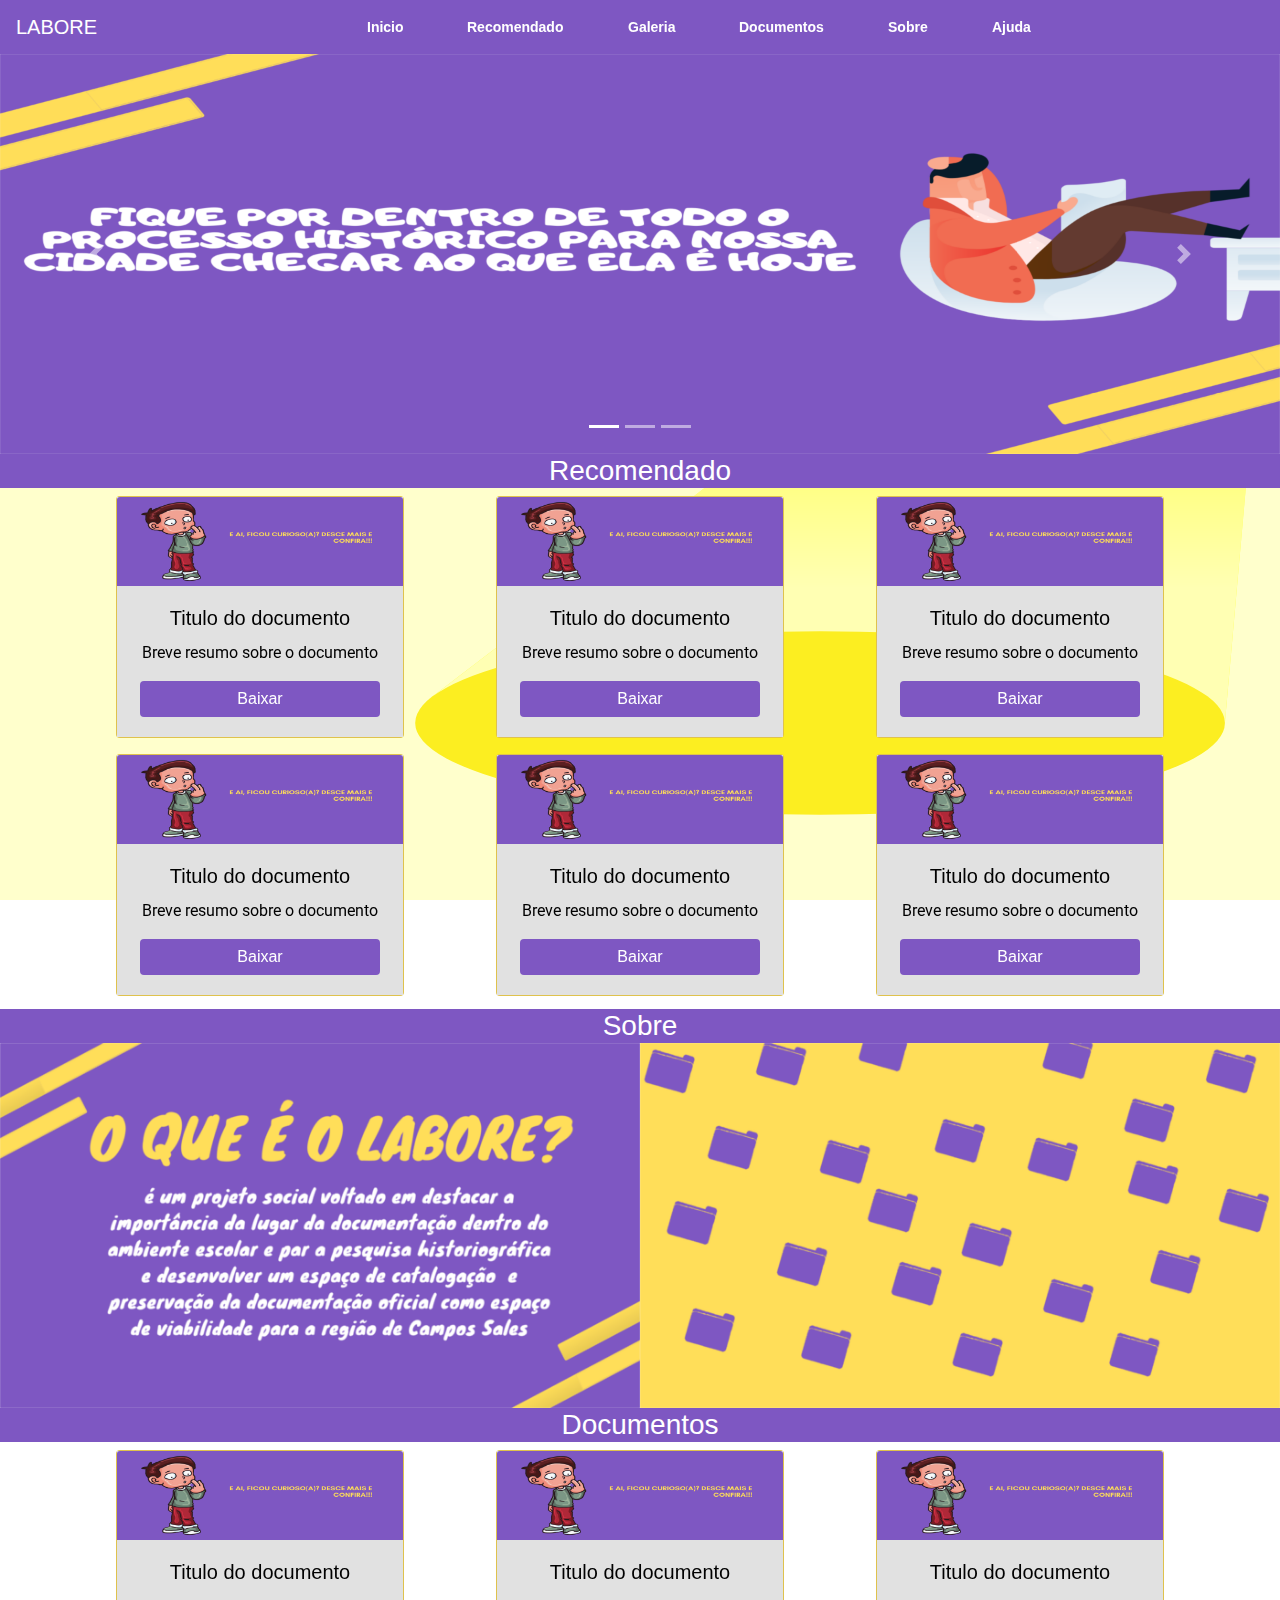
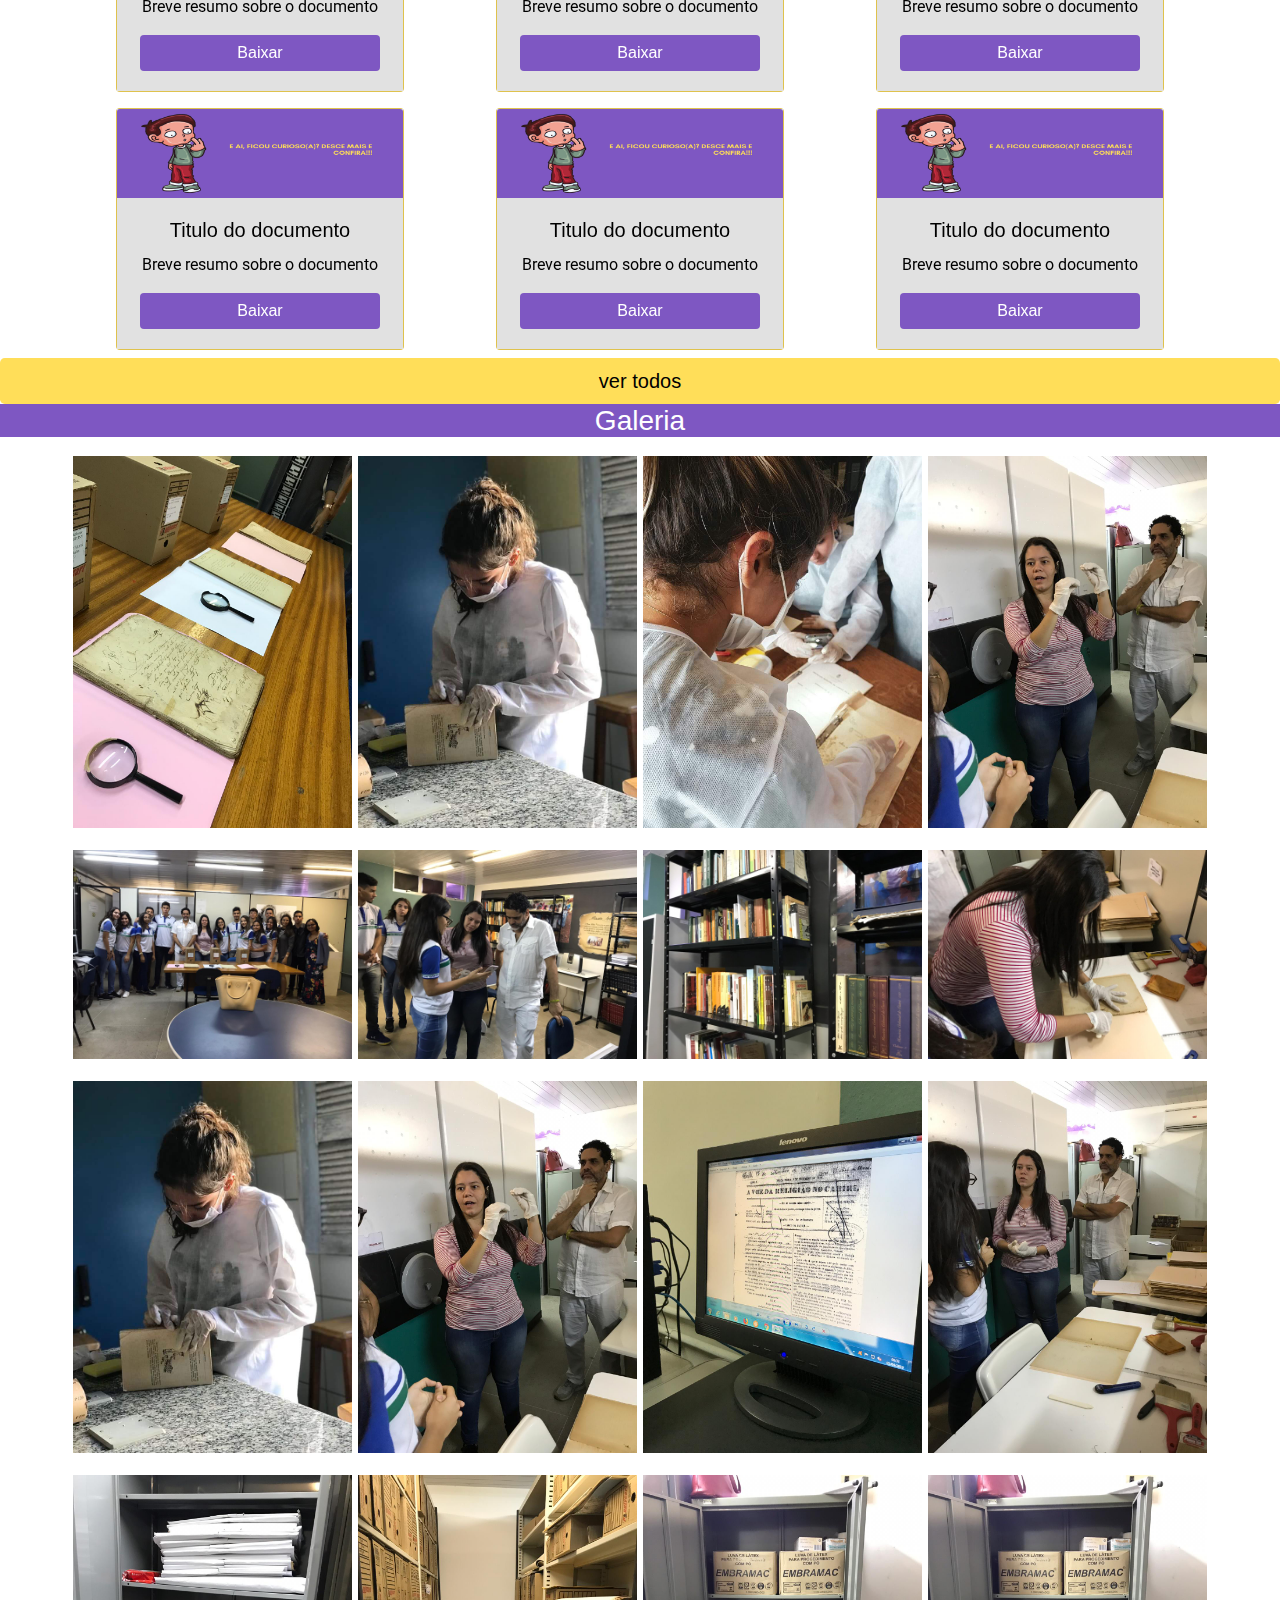
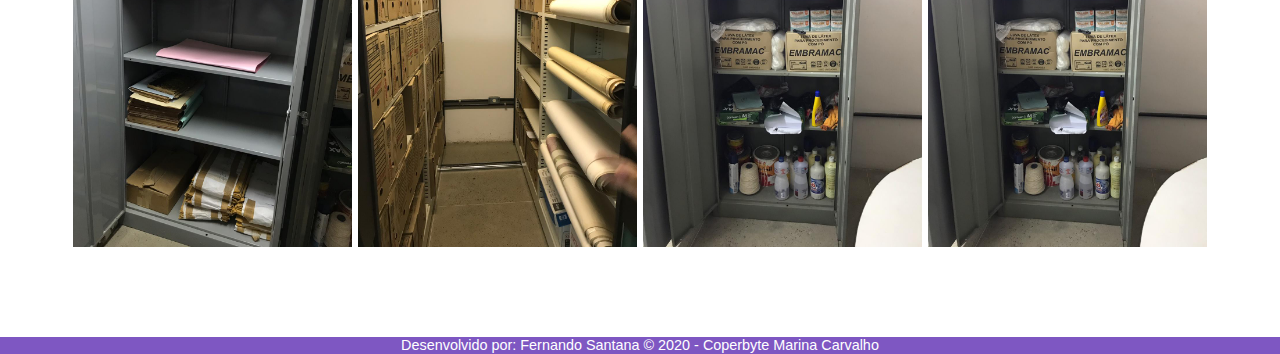
==== index.html @ 56191b6a "Primeira versão da plataforma" ====
<!doctype html>
<html lang="pt-br">
  <head>
    <!-- Required meta tags -->
    <meta charset="utf-8">
    <meta name="viewport" content="width=device-width, initial-scale=1, shrink-to-fit=no">

    <!-- Bootstrap CSS -->
   
    <link rel="stylesheet" href="https://stackpath.bootstrapcdn.com/bootstrap/4.4.1/css/bootstrap.min.css" integrity="sha384-Vkoo8x4CGsO3+Hhxv8T/Q5PaXtkKtu6ug5TOeNV6gBiFeWPGFN9MuhOf23Q9Ifjh" crossorigin="anonymous">
     <link rel="stylesheet" type="text/css" href="Hover-master/css/demo-page.css"> 
   <link rel="stylesheet" type="text/css" href="Hover-master/css/hover.css">
  <link rel="stylesheet" type="text/css" href="css/style.css">
    <title>LABORE</title>
  </head>
  <body>
   <!-- menu superior -->
    <nav class="navbar navbar-expand-lg navbar-dark bg-info" style="background: #7e57c2 !important;">
        <button class="navbar-toggler" type="button" data-toggle="collapse" data-target="#navbarTogglerDemo03" aria-controls="navbarTogglerDemo03" aria-expanded="false" aria-label="Toggle navigation">
          <span class="navbar-toggler-icon"></span>
        </button>
        <a class="navbar-brand" href="#">LABORE</a>
      
        <div class="collapse navbar-collapse " id="navbarTogglerDemo03">
          <ul class="navbar-nav mr-auto mt-2 mt-lg-0" style="margin: auto!important; text-align: center;">
            <li class="nav-item active">
              <a class="nav-link hvr-underline-from-left " href="#">Inicio<span class="sr-only">(current)</span></a>
             
            </li>
            <li class="nav-item active">
                <a class="nav-link hvr-underline-from-left" href="index.html">Recomendado<span class="sr-only">(current)</span></a>
              </li>
              <li class="nav-item active">
                <a class="nav-link hvr-underline-from-left" href="#galeria">Galeria<span class="sr-only">(current)</span></a>
              </li>
              <li class="nav-item active">
                <a class="nav-link hvr-underline-from-left" href="#documentos">Documentos<span class="sr-only">(current)</span></a>
              </li>
              <li class="nav-item active">
                <a class="nav-link hvr-underline-from-left" href="#sobre">Sobre<span class="sr-only">(current)</span></a>
              </li>
              <li class="nav-item active">
                <a class="nav-link hvr-underline-from-left" href="#ajuda">Ajuda<span class="sr-only">(current)</span></a>
              </li>
          </ul>
        </div>
      </nav>

      <!-- carrousel de imagens -->

      <div id="carouselExampleIndicators" class="carousel slide" data-ride="carousel">
        <ol class="carousel-indicators">
          <li data-target="#carouselExampleIndicators" data-slide-to="0" class="active"></li>
          <li data-target="#carouselExampleIndicators" data-slide-to="1"></li>
          <li data-target="#carouselExampleIndicators" data-slide-to="2"></li>
        </ol>
        <div class="carousel-inner">
          <div class="carousel-item active">
            <img class="d-block w-100" src="img/Nova pasta/img1.png" alt="Primeiro Slide">
          </div>
          <div class="carousel-item">
            <img class="d-block w-100" src="img/Nova pasta/img3.png" alt="Segundo Slide">
          </div>
          <div class="carousel-item">
            <img class="d-block w-100" src="img/Nova pasta/img2.png" alt="Terceiro Slide">
          </div>
        </div>
        <a class="carousel-control-prev" href="#carouselExampleIndicators" role="button" data-slide="prev">
          <span class="carousel-control-prev-icon" aria-hidden="true"></span>
          <span class="sr-only">Anterior</span>
        </a>
        <a class="carousel-control-next" href="#carouselExampleIndicators" role="button" data-slide="next">
          <span class="carousel-control-next-icon" aria-hidden="true"></span>
          <span class="sr-only">Próximo</span>
        </a>
      </div>

     <div class="container-fluid">
        <div class="row">
          <div class="col sm-12 md-12 lg-12">
            <h3 class="id-recomendado" id="recomendados">Recomendado</h3>
          </div>
        </div>
      </div>

  <div class="fundo-tudo" >
<div class="container cartoes">
        <div class="row">
          <div class="col-sm-4 md-4 lg-4" align="center"; >
            <div class="card hvr-shutter-in-horizontal " style="width: 18rem;">
                <img class="card-img-top" src="img/img03.png" alt="Card image cap">
                <div class="card-body ">
                  <h5 class="card-title">Titulo do documento</h5>
                  <p class="card-text">Breve resumo sobre o documento</p>
                  <a href="#" class="btn btn-primary">Baixar</a>
                </div>
              </div>
          </div>
          <div class="col-sm-4 md-4 lg-4" align="center"; style="padding=1em" >
            <div class="card hvr-shutter-in-horizontal" style="width: 18rem;">
                <img class="card-img-top" src="img/img03.png" alt="Card image cap">
                <div class="card-body">
                  <h5 class="card-title">Titulo do documento</h5>
                  <p class="card-text">Breve resumo sobre o documento</p>
                  <a href="#" class="btn btn-primary">Baixar</a>
                </div>
              </div>
          </div>
          <div class="col-sm-4 md-4 lg-4" align="center";>
            <div class="card hvr-shutter-in-horizontal" style="width: 18rem;">
                <img class="card-img-top" src="img/img03.png" alt="Card image cap">
                <div class="card-body">
                  <h5 class="card-title">Titulo do documento</h5>
                  <p class="card-text">Breve resumo sobre o documento</p>
                  <a href="#" class="btn btn-primary">Baixar</a>
                </div>
              </div>
          </div>
        </div>
      </div>
    

   
      <div class="container cartoes">
        <div class="row">
          <div class="col-sm-4 md-4 lg-4" align="center";>
            <div class="card hvr-shutter-in-horizontal" style="width: 18rem;">
                <img class="card-img-top" src="img/img03.png" alt="Card image cap">
                <div class="card-body">
                  <h5 class="card-title">Titulo do documento</h5>
                  <p class="card-text">Breve resumo sobre o documento</p>
                  <a href="#" class="btn btn-primary">Baixar</a>
                </div>
              </div>
          </div>
          <div class="col-sm-4 md-4 lg-4" align="center";>
            <div class="card hvr-shutter-in-horizontal" style="width: 18rem;">
                <img class="card-img-top" src="img/img03.png" alt="Card image cap">
                <div class="card-body">
                  <h5 class="card-title">Titulo do documento</h5>
                  <p class="card-text">Breve resumo sobre o documento</p>
                  <a href="#" class="btn btn-primary">Baixar</a>
                </div>
              </div>
          </div>
          <div class="col-sm-4 md-4 lg-4" align="center";>
            <div class="card hvr-shutter-in-horizontal" style="width: 18rem;">
                <img class="card-img-top" src="img/img03.png" alt="Card image cap">
                <div class="card-body">
                  <h5 class="card-title">Titulo do documento</h5>
                  <p class="card-text">Breve resumo sobre o documento</p>
                  <a href="#" class="btn btn-primary">Baixar</a>
                </div>
              </div>
          </div>
        </div>
      </div>
    

<div class="container-fluid">
  <div class="row">
    <div class="col sm-12 md-12 lg-12">
      <h3 class="id-sobre" id="sobre">Sobre</h3>
    </div>
  </div>
</div>
      <div class="container-fluid sobre">
      <!-- <div class="shadow p-3 mb-5 bg-white rounded">-->
        <div class="row">
          <div class="col fundo ">
            <img src="img/fundo_sobre.png"  class="img-fluid" alt="">
          </div>

          <div class="col fundo ">
            <img src="img/fundo01.png"  class="img-fluid" alt="">
          </div>
          <!--</div>-->

          </div>
        </div>
        <div class="container-fluid">
          <div class="row">
            <div class="col sm-12 md-12 lg-12">
              <h3 class="id-documentos" id="documentos">Documentos</h3>
            </div>
          </div>
        </div>
    
        <div class="container cartoes" align="center";>
          <div class="row">
            <div class="col-sm-4 md-4 lg-4">
              <div class="card hvr-shutter-in-horizontal" style="width: 18rem;">
                  <img class="card-img-top" src="img/img03.png" alt="Card image cap">
                  <div class="card-body">
                    <h5 class="card-title">Titulo do documento</h5>
                    <p class="card-text">Breve resumo sobre o documento</p>
                    <a href="#" class="btn btn-primary">Baixar</a>
                  </div>
                </div>
            </div>
            <div class="col-sm-4 md-4 lg-4" align="center";>
              <div class="card hvr-shutter-in-horizontal" style="width: 18rem;">
                  <img class="card-img-top" src="img/img03.png" alt="Card image cap">
                  <div class="card-body">
                    <h5 class="card-title">Titulo do documento</h5>
                    <p class="card-text">Breve resumo sobre o documento</p>
                    <a href="#" class="btn btn-primary">Baixar</a>
                  </div>
                </div>
            </div>
            <div class="col-sm-4 md-4 lg-4" align="center";>
              <div class="card hvr-shutter-in-horizontal" style="width: 18rem;">
                  <img class="card-img-top" src="img/img03.png" alt="Card image cap">
                  <div class="card-body">
                    <h5 class="card-title">Titulo do documento</h5>
                    <p class="card-text">Breve resumo sobre o documento</p>
                    <a href="#" class="btn btn-primary">Baixar</a>
                  </div>
                </div>
            </div>
          </div>
        </div>
    


        <div class="container cartoes">
          <div class="row">
            <div class="col-sm-4 md-4 lg-4" align="center";>
              <div class="card hvr-shutter-in-horizontal" style="width: 18rem;">
                  <img class="card-img-top" src="img/img03.png" alt="Card image cap">
                  <div class="card-body">
                    <h5 class="card-title">Titulo do documento</h5>
                    <p class="card-text">Breve resumo sobre o documento</p>
                    <a href="#" class="btn btn-primary">Baixar</a>
                  </div>
                </div>
            </div>
            <div class="col-sm-4 md-4 lg-4" align="center";>
              <div class="card hvr-shutter-in-horizontal" style="width: 18rem;">
                  <img class="card-img-top" src="img/img03.png" alt="Card image cap">
                  <div class="card-body">
                    <h5 class="card-title">Titulo do documento</h5>
                    <p class="card-text">Breve resumo sobre o documento</p>
                    <a href="#" class="btn btn-primary">Baixar</a>
                  </div>
                </div>
            </div>
            <div class="col-sm-4 md-4 lg-4" align="center";>
              <div class="card hvr-shutter-in-horizontal" style="width: 18rem;">
                  <img class="card-img-top" src="img/img03.png" alt="Card image cap">
                  <div class="card-body">
                    <h5 class="card-title">Titulo do documento</h5>
                    <p class="card-text">Breve resumo sobre o documento</p>
                    <a href="#" class="btn btn-primary">Baixar</a>
                  </div>
                </div>
            </div>
          </div>
        </div>
     

      <div class="container-fluid">
        <div class="row">
          <div class="col sm-12 md-12 lg-12" align="center";>
           <a href="documentos.html"><button type="button" class="btn btn-success btn-lg btn-block">ver todos</button></a> 
          </div>
        </div>
      </div>

      <div class="container-fluid">
        <div class="row">
          <div class="col sm-12 md-12 lg-12">
            <h3 class="id-documentos" id="galeria">Galeria</h3>
          </div>
        </div>
      </div>
     
      <div class="container">
        <div class="row galeria">
          <div class="col" align="center";>
            <img src="img/midias/f23.jpeg" class="img-fluid hvr-grow-shadow" alt="...">
       
          </div>
          <div class="col" align="center";>
            <img src="img/midias/f2.jpeg" class="img-fluid hvr-grow-shadow" alt="...">
       
          </div>
          <div class="col" align="center";>
            <img src="img/midias/f6.jpeg" class="img-fluid hvr-grow-shadow" alt="...">
       
          </div>
          <div class="col" align="center";>
            <img src="img/midias/f10.jpeg" class="img-fluid hvr-grow-shadow" alt="...">
       
          </div>
        </div>

        <div class="row galeria">
          <div class="col" align="center";>
            <img src="img/midias/f22.jpeg" class="img-fluid hvr-grow-shadow" alt="...">
       
          </div>
          <div class="col" align="center";>
            <img src="img/midias/f15.jpeg" class="img-fluid hvr-grow-shadow" alt="...">
       
          </div>
          <div class="col" align="center";>
            <img src="img/midias/f7.jpeg" class="img-fluid hvr-grow-shadow" alt="...">
       
          </div>
          <div class="col" align="center";>
            <img src="img/midias/f8.jpeg" class="img-fluid hvr-grow-shadow" alt="...">
       
          </div>
        </div>

        <div class="row galeria">
          <div class="col" align="center";>
            <img src="img/midias/f2.jpeg" class="img-fluid hvr-grow-shadow" alt="...">
       
          </div>
          <div class="col" align="center";>
            <img src="img/midias/f10.jpeg" class="img-fluid hvr-grow-shadow" alt="...">
       
          </div>
          <div class="col" align="center";>
            <img src="img/midias/f11.jpeg" class="img-fluid hvr-grow-shadow" alt="...">
       
          </div>
          <div class="col" align="center";>
            <img src="img/midias/f12.jpeg" class="img-fluid hvr-grow-shadow" alt="...">
       
          </div>
        </div>

        <div class="row galeria">
          <div class="col" align="center";>
            <img src="img/midias/f17.jpeg" class="img-fluid hvr-grow-shadow" alt="...">
       
          </div>
          <div class="col" align="center";>
            <img src="img/midias/f18.jpeg" class="img-fluid hvr-grow-shadow" alt="...">
       
          </div>
          <div class="col" align="center";>
            <img src="img/midias/f19.jpeg" class="img-fluid hvr-grow-shadow" alt="...">
       
          </div>
          <div class="col" align="center";>
            <img src="img/midias/f20.jpeg" class="img-fluid hvr-grow-shadow" alt="...">
       
          </div>
        </div>
      </div>
      <footer>
        <h6 class="footer">Desenvolvido por: Fernando Santana © 2020 - Coperbyte Marina Carvalho</h6>
      </footer>
    </div>
  


    <!-- Optional JavaScript -->
    <!-- jQuery first, then Popper.js, then Bootstrap JS -->
    <script src="https://code.jquery.com/jquery-3.4.1.slim.min.js" integrity="sha384-J6qa4849blE2+poT4WnyKhv5vZF5SrPo0iEjwBvKU7imGFAV0wwj1yYfoRSJoZ+n" crossorigin="anonymous"></script>
    <script src="https://cdn.jsdelivr.net/npm/popper.js@1.16.0/dist/umd/popper.min.js" integrity="sha384-Q6E9RHvbIyZFJoft+2mJbHaEWldlvI9IOYy5n3zV9zzTtmI3UksdQRVvoxMfooAo" crossorigin="anonymous"></script>
    <script src="https://stackpath.bootstrapcdn.com/bootstrap/4.4.1/js/bootstrap.min.js" integrity="sha384-wfSDF2E50Y2D1uUdj0O3uMBJnjuUD4Ih7YwaYd1iqfktj0Uod8GCExl3Og8ifwB6" crossorigin="anonymous"></script>
  </body>
---- Hover-master/css/demo-page.css ----
/*
 * Hover.css - Demo Page
 * Author: Ian Lunn @IanLunn
 * Author URL: http://ianlunn.co.uk/
 * Github: https://github.com/IanLunn/Hover
 * Hover.css Copyright Ian Lunn 2017.
 */

/**
 * The following are default styles for the demo page,
 * you don't need to include these on your own site.
 */

@import url(http://fonts.googleapis.com/css?family=Roboto);

body {
  margin: 0;
  padding: 40px 0 0 0;
  font-family: sans-serif;
  color: #333;
  line-height: 140%;
}

hr {
  margin-top: 2em;
  background-color: #ddd;
  border: none;
  height: 1px;
}


nav ul {
  margin: 0;
  padding: 0;
  text-align: center;
  font-size: .875em;
  font-weight: 700;
}
nav li {
  list-style: none;
  display: block;
  margin-left: 1em;
  margin-right: 1em;
}
@media only screen and (min-width: 768px) {
  nav li {
    display: inline-block;
  }
}

.sep {
  color: #ddd;
  margin: 0 4px;
}

#carbonads {
  --width: 180px;
  --font-size: 14px;
}

#carbonads {
  font-family: -apple-system, BlinkMacSystemFont, "Segoe UI", Roboto, Oxygen-Sans, Ubuntu, Cantarell, "Helvetica Neue", Helvetica, Arial, sans-serif;
  display: block;
  overflow: hidden;
  margin: 0 auto;
  margin-bottom: 20px;
  max-width: var(--width);
  border-radius: 4px;
  text-align: center;
  box-shadow: 0 0 0 1px hsla(0, 0%, 0%, .1);
  background-color: hsl(0, 0%, 98%);
  font-size: var(--font-size);
  line-height: 1.5;
}

#carbonads a {
  color: inherit;
  text-decoration: none;
}

#carbonads a:hover {
  color: inherit;
}

#carbonads span {
  position: relative;
  display: block;
  overflow: hidden;
}

.carbon-img {
  display: block;
  margin-bottom: 8px;
  max-width: var(--width);
  line-height: 1;
}

.carbon-img img {
  display: block;
  margin: 0 auto;
  max-width: var(--width) !important;
  width: var(--width);
  height: auto;
}

.carbon-text {
  display: block;
  padding: 0 1em 8px;
}

.carbon-poweredby {
  display: block;
  padding: 10px var(--font-size);
  background: repeating-linear-gradient(-45deg, transparent, transparent 5px, hsla(0, 0%, 0%, .025) 5px, hsla(0, 0%, 0%, .025) 10px) hsla(203, 11%, 95%, .4);
  text-transform: uppercase;
  letter-spacing: .5px;
  font-weight: 600;
  font-size: 9px;
  line-height: 0;
}

@media only screen and (min-width: 320px) and (max-width: 759px) {
  #carbonads {
    float: none;
    margin: 0 auto;
    max-width: 330px;
  }
  #carbonads span {
    position: relative;
  }
  #carbonads > span {
    max-width: none;
  }
  .carbon-img {
    float: left;
    margin: 0;
  }

  .carbon-img img {
    max-width: 130px !important;
  }
  .carbon-text {
    float: left;
    margin-bottom: 0;
    padding: 8px 20px;
    text-align: left;
    max-width: calc(100% - 130px - 3em);
  }
  .carbon-poweredby {
    left: 130px;
    bottom: 0;
    display: block;
    width: 100%;
  }
}

.main {
  max-width: 800px;
  margin: 0 auto;
  padding: 0 20px;
}

.browsehappy {
    position: absolute;
    top: 0;
    right: 0;
    left: 0;
    padding: 1em;
    background: black;
    color: white;
    text-align: center;
}

img {
  border: none;
}

small {
    display: block;
}

p,
[class^="hvr-"] {
    font-family: 'Roboto', sans-serif;
}

[class^="hvr-"] {
  margin: .4em;
  padding: 1em;
  cursor: pointer;
  background: #e1e1e1;
  text-decoration: none;
  color: #666;
  /* Prevent highlight colour when element is tapped */
  -webkit-tap-highlight-color: rgba(0,0,0,0);

  /* Smooth fonts */
  -webkit-font-smoothing: antialiased;
	-moz-osx-font-smoothing: grayscale;
}

.aligncenter {
  text-align: center;
}

.sup {
    vertical-align: super;
    margin-left: -1em;
    padding: .21875em;
    line-height: 100%;
    font-size: .21875em;
    border: #eee solid 1px;
    border-radius: 4px;
    color: inherit;
}

.sup:hover {
    background: #eee;
}

a {
    color: #2098D1;
    text-decoration: none;
}

.footer a:hover,
.nav:hover {
    color: #207AD1;
}

.nav {
  display: inline-block;
  font-size: .8em;
}

.nav.hvr-icon-down,
.nav.hvr-icon-forward {
  padding-right: 1.2em;
}

.nav.hvr-icon-down::before,
.nav.hvr-icon-forward::before {
  right: 0;
}

.nav:hover,
.nav:focus,
.nav:active {
  text-decoration: none;
}

.intro {
  max-width: 680px;
  margin: 20px auto 0 auto;
}

.button.cta {
  display: inline-block;
  position: relative;
  margin: 1.2em 0 1em 0;
  padding: 1em;
  background: #2098D1;
  border: none;
  text-decoration: none;
  font-weight: 700;
  color: white;
}

.effects {
  margin-top: 6em;
}

h1 {
  text-align: center;
  font-size: 3em;
}

h2 {
  margin-top: 2em;
}

h3 {
  margin: 0;
}

.about {
  border-top: #333 solid 2px;
  border-bottom: #333 solid 2px;
}

.footer {
  overflow: hidden;
  width: auto;
  margin-top: 6em;
  font-size: .9em;
}

.footer a {
  text-decoration: none;
}

.credit {
  font-size: .8em;
  font-weight: normal;
}

.licenses {
  margin-top: 40px;
  margin-bottom: 60px;
}

.licenses:after {
  display: block;
  content: '';
  clear: both;
}

.license {
  display: block !important;
  margin-bottom: 20px;
  text-align: center;
  border: #2098D1 solid 1px;
}

.license:focus,
.license:hover {
  border-color: #207AD1;
}

.license:focus .button,
.license:hover .button {
  background-color: #207AD1;
  color: white;
}

.license__content {
  padding: 25px 10px;
}

.license__title {
  margin: 0;
  font-size: 28px;
  line-height: 1.4;
}

.license__title div {
  font-size: 16px;
  font-weight: 400;
}

.license__desc {
  margin-top: 30px;
  margin-bottom: 0;
  font-size: 22px;
  font-weight: 700;
}

.license__button.cta {
  display: block;
  margin: 0;
  font-size: 22px;
}

@media only screen and (min-width: 568px) {
  .license {
    width: 48%;
    float: left;
  }

  .license:nth-child(2) {
    float: right;
  }

  .license__content {
    padding: 40px 10px;
  }
}

.download {
  margin-top: 2.6em;
}

.social-button {
  display: inline-block;
  vertical-align: middle;
}

.twitter-follow-button {
    display: block;
    margin: 0 auto;
}

.follow {
    margin-bottom: 20px;
    line-height: 200%;
}

.made-by {
  display: block;
  margin-top: 3em;
  padding-top: 3em;
  padding-bottom: 1em;
  font-family: $fontFeature;
  font-size: 1.125em;
  text-align: center;
  line-height: 1.6;
  background: #181818;
  color: #777;
}

.made-by svg {
  display: block;
}

.made-by ul,
.made-by p {
  margin: 0;
  padding: 0;
}

.made-by ul {
  margin-bottom: .25em;
}

.made-by li {
  display: inline-block;
  vertical-align: middle;
  line-height: 1;
}

.made-by p {
  margin-top: .4em;
  font-size: .875em;
}

.made-by a {
  display: inline-block;
  padding: 0 .125em;
  color: #B1B1B1;
  transition-duration: .2s;
  transition-property: color;
}

.made-by a:focus,
.made-by a:hover {
  color: white;
}

.made-by i {
  font-size: 26px;
  height: 30px;
}

.made-by .follow {
  margin-top: 2em;
}

.made-by .follow iframe {
  display: block;
  margin-left: auto;
  margin-right: auto;
  margin-bottom: .5em;
}

.made-by small {
  display: block;
  margin-top: 3em;
  font-size: .625em;
}

@-webkit-keyframes circle {
  50% {
    -webkit-transform: scale(1.26923077);
    transform: scale(1.26923077);
  }
}

@keyframes circle {
  50% {
    transform: scale(1.26923077);
  }
}

@-webkit-keyframes initials {
  50% {
    -webkit-transform: translateY(-8px) translateZ(0);
    transform: translateY(-8px) translateZ(0);
  }
}

@keyframes initials {
  50% {
    transform: translateY(-8px) translateZ(0);
  }
}

.ild-ident {
  display: block;
}

.ild-ident svg {
  display: block;
  overflow: visible;
  transform: scale(1) translateZ(0);
}

.ild-ident .circle-holder {
  transform: translate(-7px, -7px);
}

.ild-ident .circle {
  transform: translate(7px, 7px);
}

.ild-ident .active .i {
  animation: initials .4s ease-in-out;
}

.ild-ident .active .l {
  animation: initials .4s .2s ease-in-out;
}

.ild-ident .active .circle {
  animation: circle .5s .1s ease-in-out;
}

#forkongithub {
    display: none;
}

#forkongithub a {
  background: #000;
  color: #fff;
  text-decoration: none;
  font-family: arial, sans-serif;
  text-align: center;
  font-weight: bold;
  padding: 5px 40px;
  font-size: 1rem;
  line-height: 2rem;
  position: relative;
  -webkit-transition: 0.5s;
  transition: 0.5s;
}

#forkongithub a:hover,
#forkongithub a:focus,
#forkongithub a:active {
  background: #2098D1;
  color: #fff;
}

#forkongithub a::before,
#forkongithub a::after {
  content: "";
  width: 100%;
  display: block;
  position: absolute;
  top: 1px;
  left: 0;
  height: 1px;
  background: #fff;
}

#forkongithub a::after {
  bottom: 1px;
  top: auto;
}

.ad {
  margin-top: 3.5em;
  padding: 3em 1.5em;
  background: #f8f8f8;
  text-align: center;
}

.ad h2 {
  margin: 0;
  margin-bottom: 2em;
  line-height: 1.4;
  font-size: 1.2em;
}

.ad a {
  display: inline-block;
  margin: 0 auto 2em auto;
}

.ad__preview {
  font-size: 0;
}

.ad__preview a {
  display: block;
  width: 75%;
}

.ad__preview img {
  width: 100%;
}

@media only screen and (min-width: 360px) {
  h1 {
    font-size: 4em;
  }
}

@media screen and (min-width: 640px) {
  #forkongithub {
    position: absolute;
    display: block;
    top: 0;
    right: 0;
    width: 200px;
    overflow: hidden;
    height: 200px;
  }

  #forkongithub a {
    width: 200px;
    position: absolute;
    top: 60px;
    right: -60px;
    -webkit-transform: rotate(45deg);
    -ms-transform: rotate(45deg);
    transform: rotate(45deg);
    box-shadow: 4px 4px 10px rgba(0,0,0,0.8);
  }

  .ad__preview a {
    display: inline-block;
    width: 32%;
  }

  .ad__preview .second {
    margin: 0 2%;
  }
}
---- css/style.css ----
body{
    padding:0 !important;
 /*   background: url("../img/fundo-criativo06.png.png")  !important;*/

}
.br-info{
    background:#7e57c2 !important;
}

a.nav-link{
    margin-left: 20px;
}

a.nav-link:hover{
    /*border-bottom: 0.1em solid #eaff00;*/
    color:black !important;
}

.id-recomendado{
  /* width:100% !important;*/

    text-align: center;
    background: #7e57c2;
    color:white;
}

.id-sobre{
    /* width:100% !important;*/
    margin-top:0.2em;
      text-align: center;
      background: #7e57c2;
      color:white;
  }

.col, .col-1, .col-10, .col-11, .col-12, .col-2, .col-3, .col-4, .col-5, .col-6, .col-7, .col-8, .col-9, .col-auto, .col-lg, .col-lg-1, .col-lg-10, .col-lg-11, .col-lg-12, .col-lg-2, .col-lg-3, .col-lg-4, .col-lg-5, .col-lg-6, .col-lg-7, .col-lg-8, .col-lg-9, .col-lg-auto, .col-md, .col-md-1, .col-md-10, .col-md-11, .col-md-12, .col-md-2, .col-md-3, .col-md-4, .col-md-5, .col-md-6, .col-md-7, .col-md-8, .col-md-9, .col-md-auto, .col-sm, .col-sm-1, .col-sm-10, .col-sm-11, .col-sm-12, .col-sm-2, .col-sm-3, .col-sm-4, .col-sm-5, .col-sm-6, .col-sm-7, .col-sm-8, .col-sm-9, .col-sm-auto, .col-xl, .col-xl-1, .col-xl-10, .col-xl-11, .col-xl-12, .col-xl-2, .col-xl-3, .col-xl-4, .col-xl-5, .col-xl-6, .col-xl-7, .col-xl-8, .col-xl-9, .col-xl-auto {
    position: relative;
    width: 100%;
    padding-right: 0 !important;
    padding-left: 0 !important;
}
.sobre{
    width: 100%;

}

.p-3 {
     padding: 0 !important; 
}
/* css do novo carrousel*/


.btn-primary{
    width:15em;
    border:none !important;
    background: #7e57c2 !important;
}

.btn-primary:hover{
    color:black;
    background: #ffde59 !important;
    border:#ffde59;
}

.id-documentos{
    /* width:100% !important;*/
  
      text-align: center;
      background: #7e57c2;
      color:white;
  }  

  

  .cartoes{
      color:black;
      width:100%;
    
  }
  .footer{
    /* width:100% !important;*/
  
      text-align: center;
      background: #7e57c2;
      color:white;
      margin-bottom: 0;
  } 



.galeria{
    margin-top:1em;
}

.hvr-shutter-in-horizontal:hover{
    color:transparent !important;
    background:url("../img/miniatura.png") !important;
}

.col-sm-4{
    padding:0.5em;
}
.btn-success{
    background:#ffde59;
    color:black;
    border:none;
}
.btn-success:hover{
    background: #7e57c2;
    color:white;
}


.fundo-tudo{
    height:100% !important;
    background: url("../img/fundo_luz3.png")  !important;
   background-repeat: no-repeat;
   background-attachment: fixed !important;
   background-size: cover;
}
.hvr-grow-shadow{
    padding:0.2em;
}
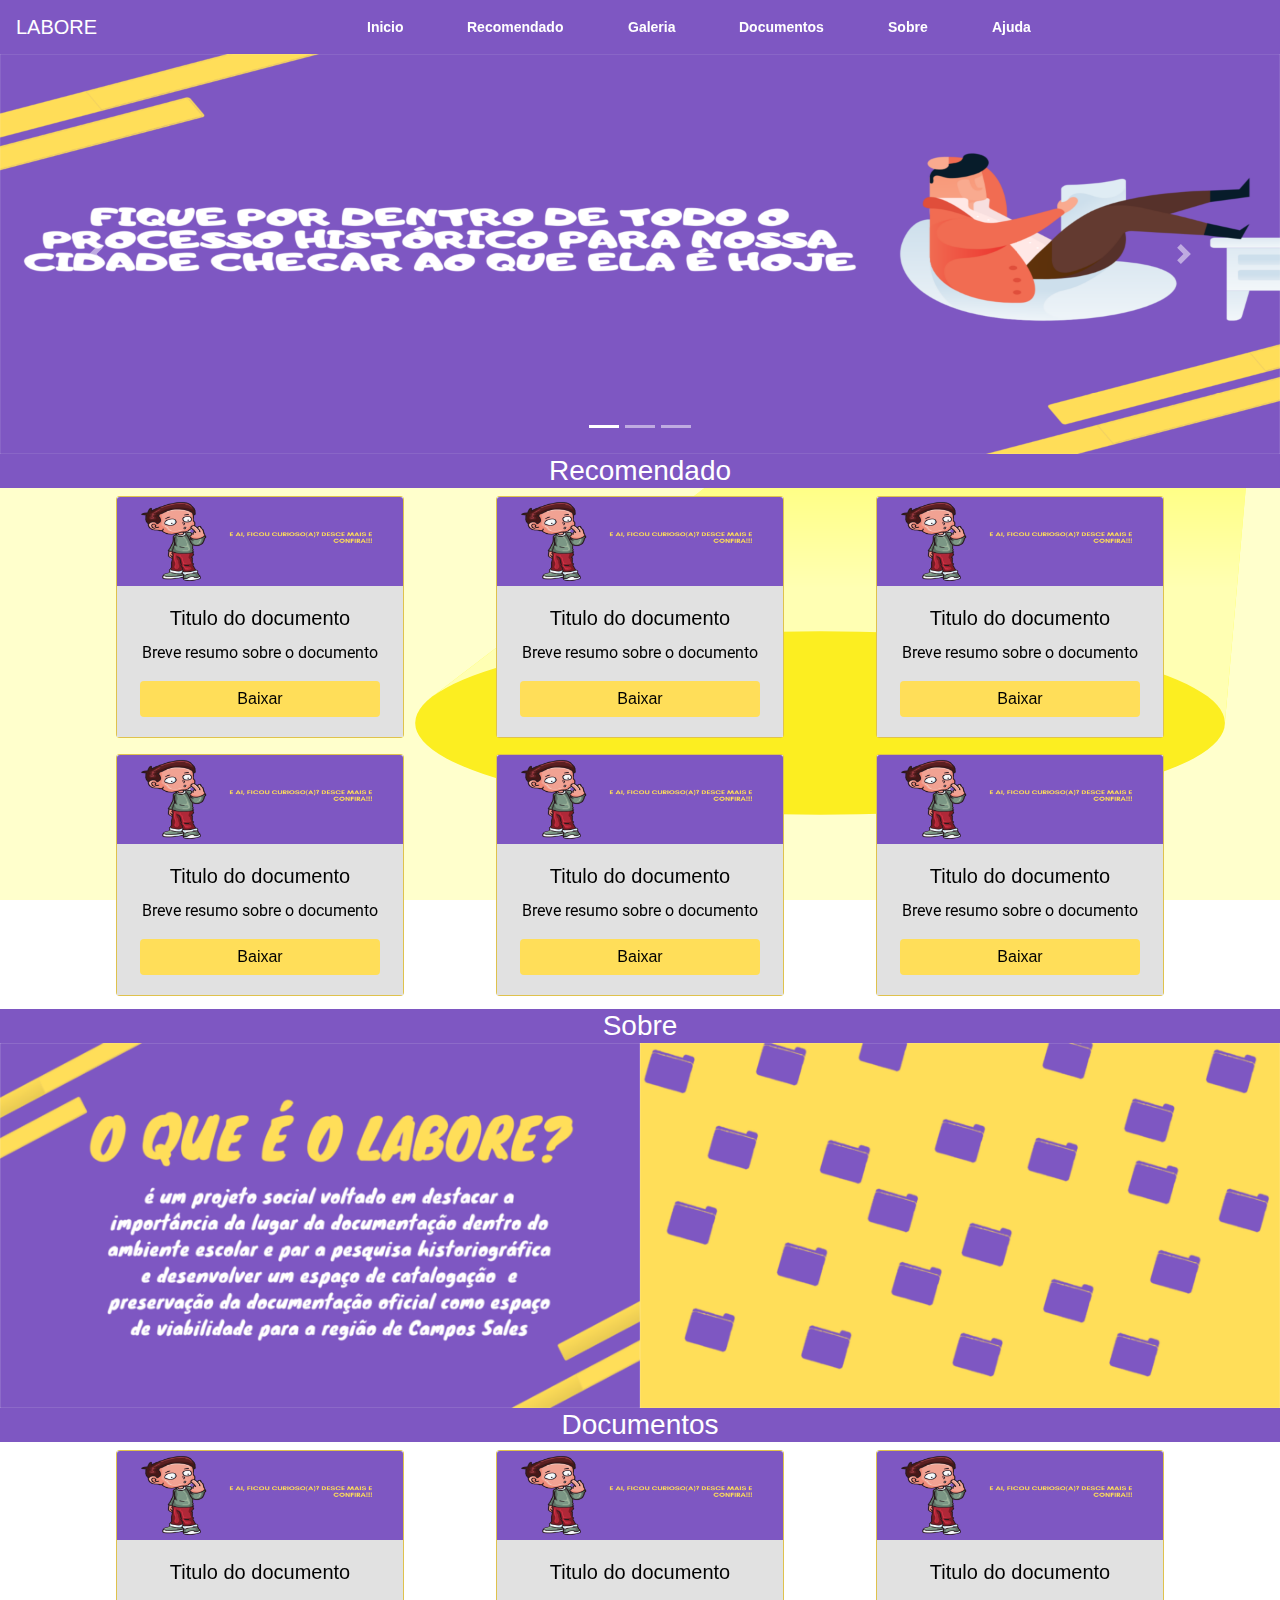
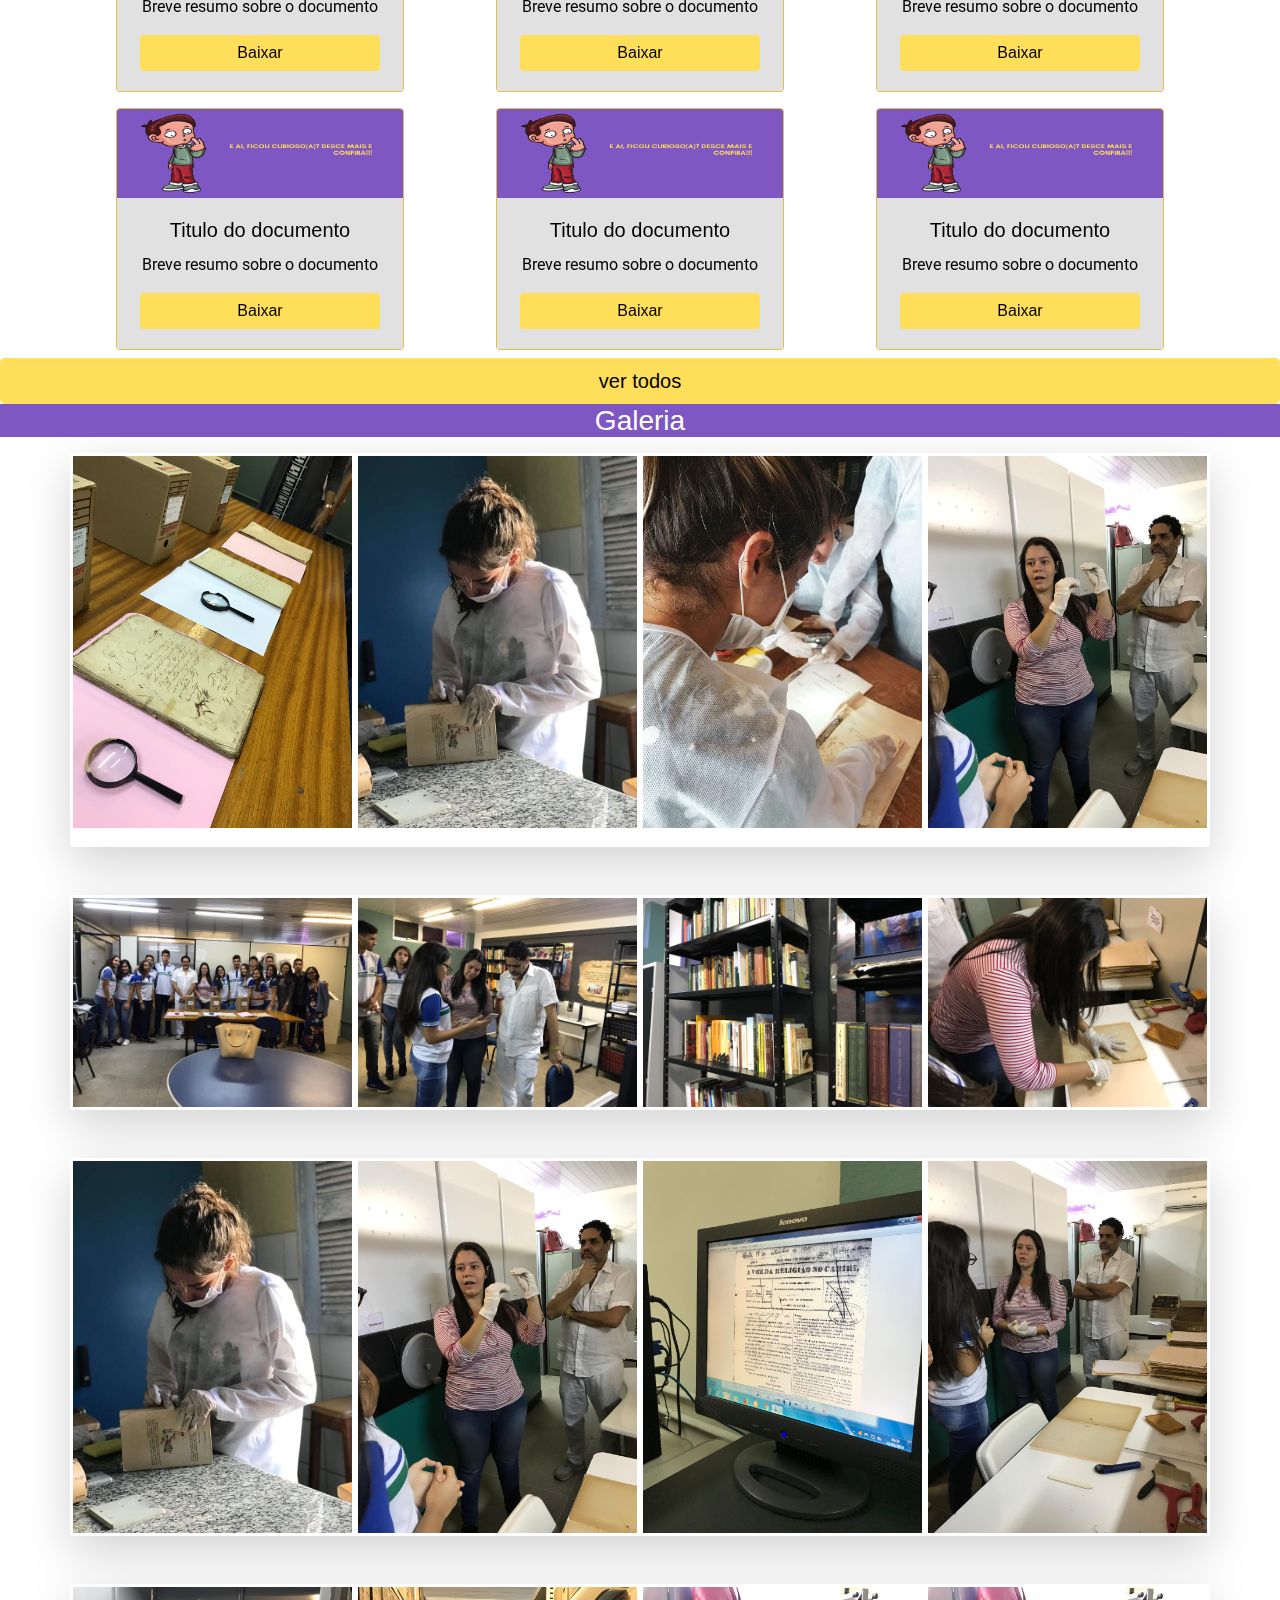
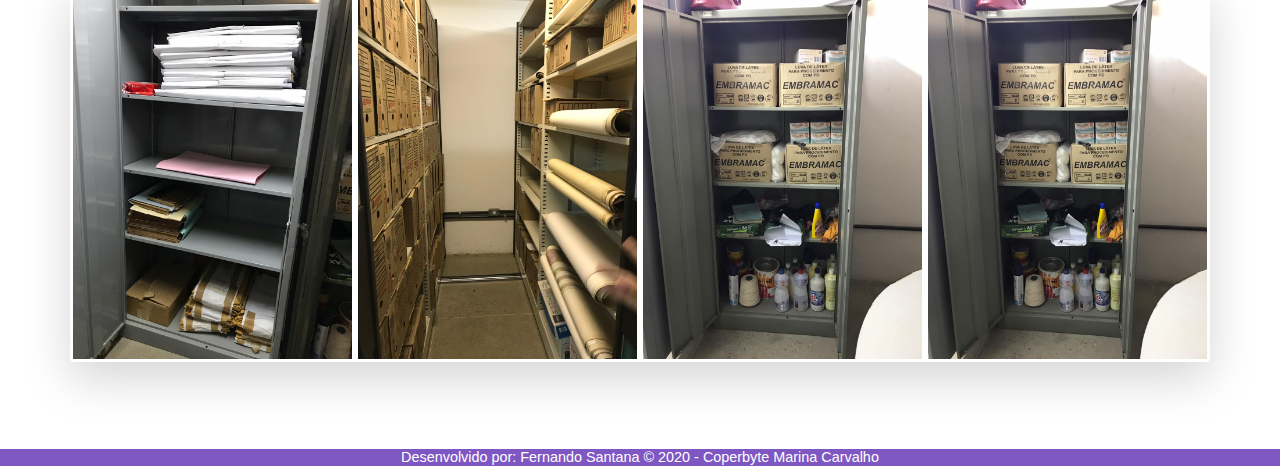
==== commit 5a410796: "Modificando galeria" ====
--- a/index.html
+++ b/index.html
@@ -276,26 +276,35 @@
       </div>
      
       <div class="container">
-        <div class="row galeria">
-          <div class="col" align="center";>
+        <div class="row galeria shadow-lg p-3 mb-5 bg-white rounded">
+          <div class="col" align="center";>
+            <figure  class="figura">
             <img src="img/midias/f23.jpeg" class="img-fluid hvr-grow-shadow" alt="...">
-       
-          </div>
-          <div class="col" align="center";>
+            <figcaption><h4>Iniciando restaurações</h4></figcaption>
+          </figure>
+          </div>
+          <div class="col" align="center";>
+            <figure  class="figura">
             <img src="img/midias/f2.jpeg" class="img-fluid hvr-grow-shadow" alt="...">
-       
-          </div>
-          <div class="col" align="center";>
+            <figcaption><h4>Iniciando restaurações</h4></figcaption>
+            </figure>
+          </div>
+         
+          <div class="col" align="center";>
+            <figure  class="figura">
             <img src="img/midias/f6.jpeg" class="img-fluid hvr-grow-shadow" alt="...">
-       
-          </div>
-          <div class="col" align="center";>
+            <figcaption><h4>Iniciando restaurações</h4></figcaption>
+            </figure>
+          </div>
+          <div class="col" align="center";>
+            <figure  class="figura">
             <img src="img/midias/f10.jpeg" class="img-fluid hvr-grow-shadow" alt="...">
-       
-          </div>
-        </div>
-
-        <div class="row galeria">
+            <figcaption><h4>Iniciando restaurações</h4></figcaption>
+              </figure>
+          </div>
+        </div>
+
+        <div class="row galeria shadow-lg p-3 mb-5 bg-white rounded">
           <div class="col" align="center";>
             <img src="img/midias/f22.jpeg" class="img-fluid hvr-grow-shadow" alt="...">
        
@@ -314,7 +323,7 @@
           </div>
         </div>
 
-        <div class="row galeria">
+        <div class="row galeria shadow-lg p-3 mb-5 bg-white rounded">
           <div class="col" align="center";>
             <img src="img/midias/f2.jpeg" class="img-fluid hvr-grow-shadow" alt="...">
        
@@ -333,7 +342,7 @@
           </div>
         </div>
 
-        <div class="row galeria">
+        <div class="row galeria shadow-lg p-3 mb-5 bg-white rounded">
           <div class="col" align="center";>
             <img src="img/midias/f17.jpeg" class="img-fluid hvr-grow-shadow" alt="...">
        
--- a/css/style.css
+++ b/css/style.css
@@ -52,14 +52,13 @@
 .btn-primary{
     width:15em;
     border:none !important;
-    background: #7e57c2 !important;
+    background: #ffde59 !important;
+    color:black;
+}
+.btn-primary:hover{
+    color:black;
 }
 
-.btn-primary:hover{
-    color:black;
-    background: #ffde59 !important;
-    border:#ffde59;
-}
 
 .id-documentos{
     /* width:100% !important;*/
@@ -92,8 +91,8 @@
 }
 
 .hvr-shutter-in-horizontal:hover{
-    color:transparent !important;
-    background:url("../img/miniatura.png") !important;
+   background:#7e57c2;
+   
 }
 
 .col-sm-4{
@@ -120,4 +119,14 @@
 .hvr-grow-shadow{
     padding:0.2em;
 }
-  
+figcaption{
+    opacity: 0;
+    color: white;
+    background-color: rgba(0,0,0,0);
+    position: absolute;
+    transition: opacity 1s;
+    top:1em;
+}
+.figura:hover figcaption{
+    opacity: 1;
+}
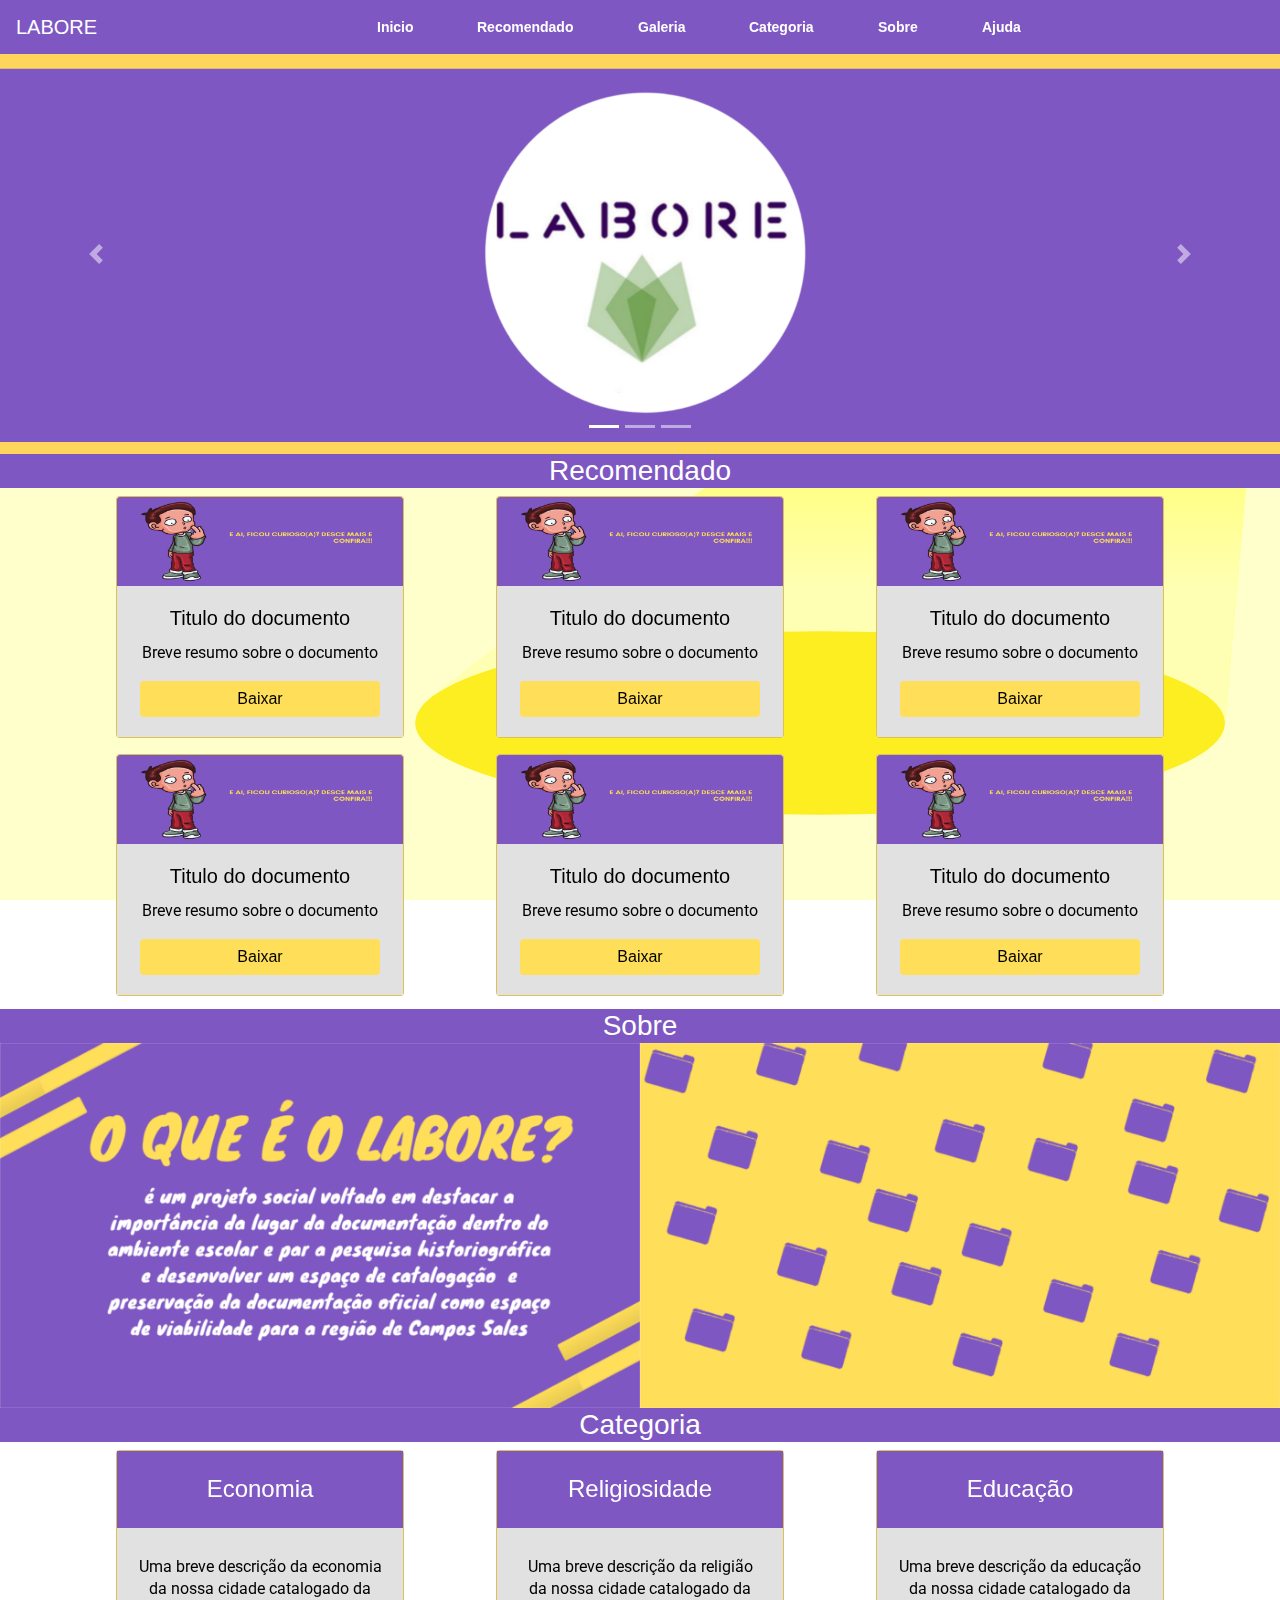
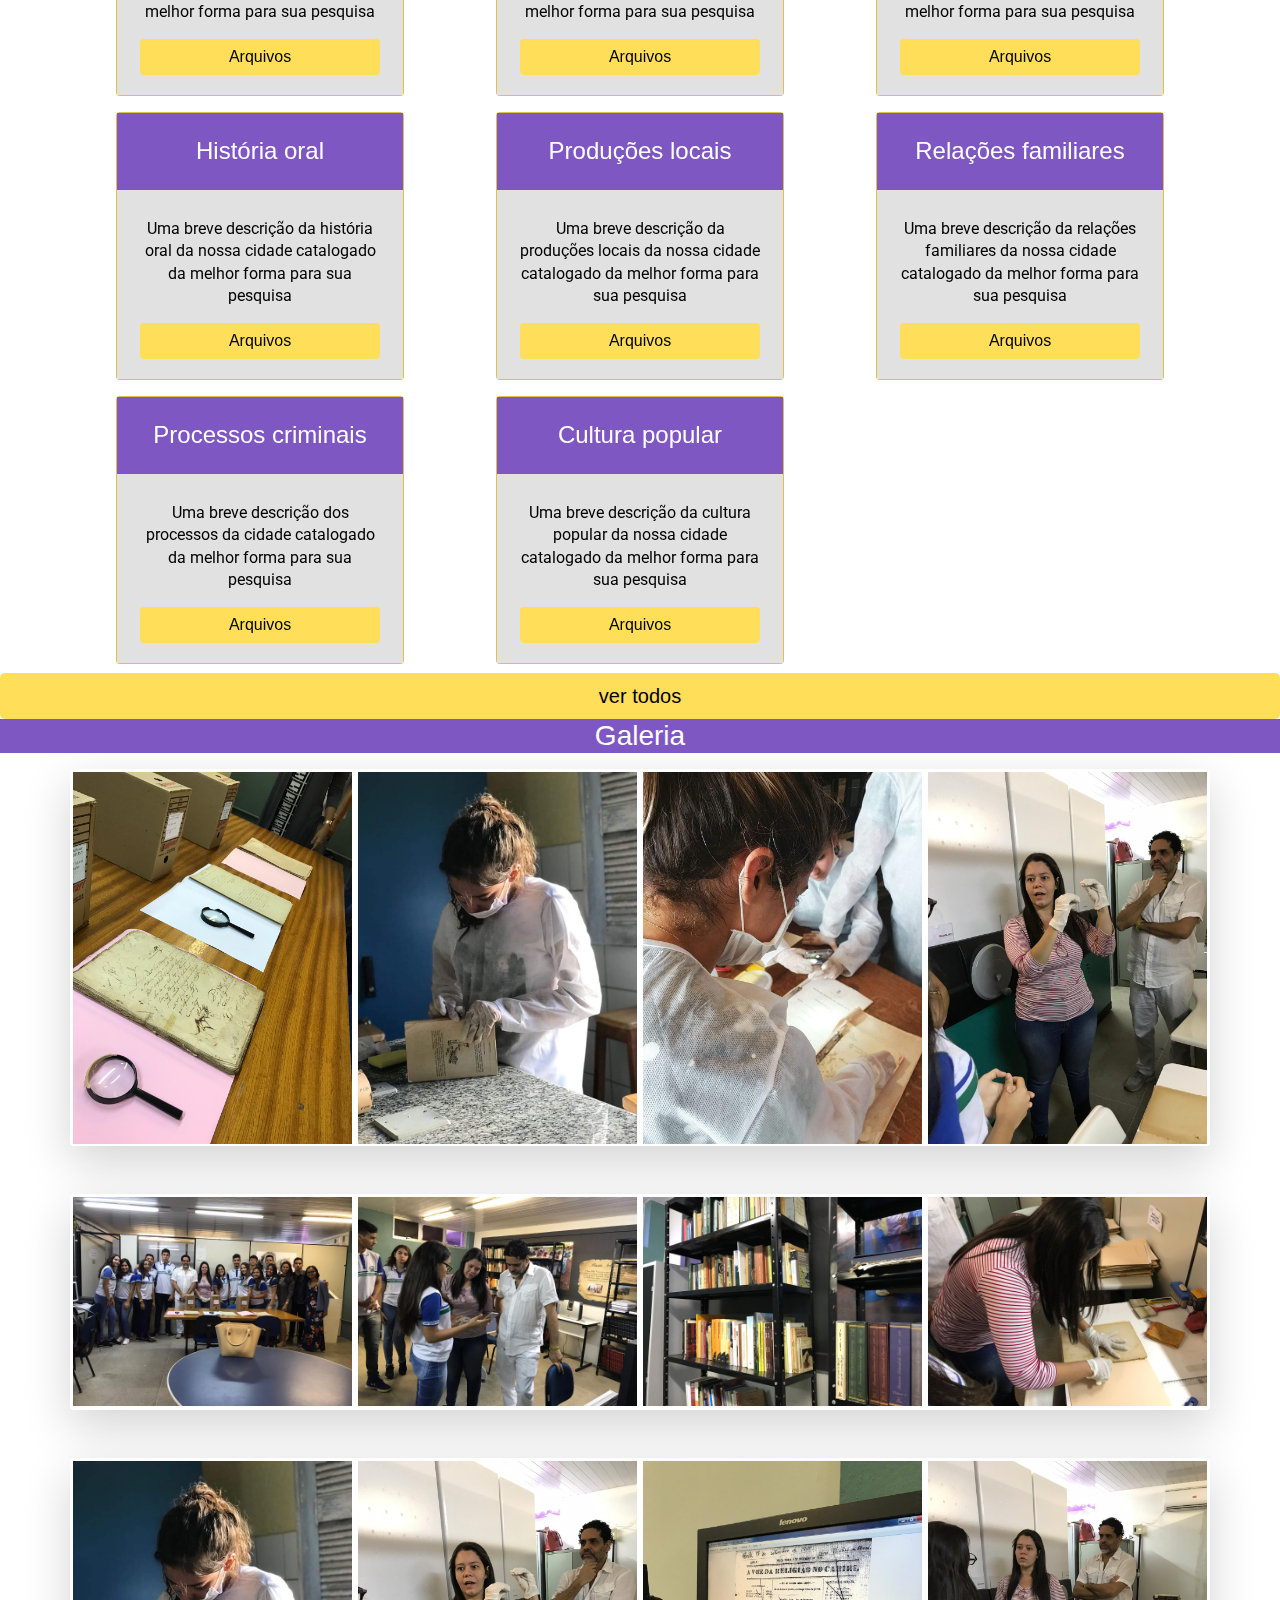
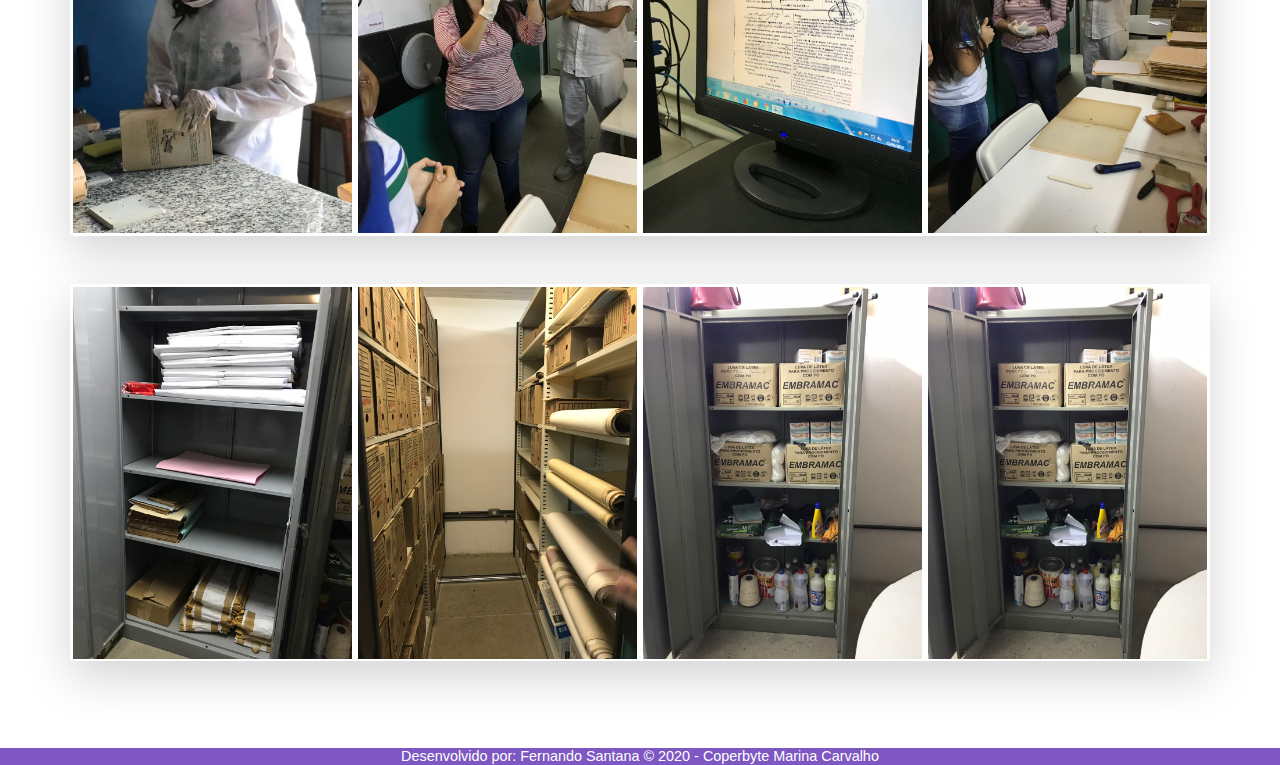
==== commit 0ec9a58b: "Atualizando pagina de documentos" ====
--- a/index.html
+++ b/index.html
@@ -11,6 +11,7 @@
      <link rel="stylesheet" type="text/css" href="Hover-master/css/demo-page.css"> 
    <link rel="stylesheet" type="text/css" href="Hover-master/css/hover.css">
   <link rel="stylesheet" type="text/css" href="css/style.css">
+  <link rel="shortcut icon" href="img/favicon.ico" type="image/x-icon" />
     <title>LABORE</title>
   </head>
   <body>
@@ -34,7 +35,7 @@
                 <a class="nav-link hvr-underline-from-left" href="#galeria">Galeria<span class="sr-only">(current)</span></a>
               </li>
               <li class="nav-item active">
-                <a class="nav-link hvr-underline-from-left" href="#documentos">Documentos<span class="sr-only">(current)</span></a>
+                <a class="nav-link hvr-underline-from-left" href="#documentos">Categoria<span class="sr-only">(current)</span></a>
               </li>
               <li class="nav-item active">
                 <a class="nav-link hvr-underline-from-left" href="#sobre">Sobre<span class="sr-only">(current)</span></a>
@@ -56,7 +57,7 @@
         </ol>
         <div class="carousel-inner">
           <div class="carousel-item active">
-            <img class="d-block w-100" src="img/Nova pasta/img1.png" alt="Primeiro Slide">
+            <img class="d-block w-100" src="img/labore.png" alt="Primeiro Slide">
           </div>
           <div class="carousel-item">
             <img class="d-block w-100" src="img/Nova pasta/img3.png" alt="Segundo Slide">
@@ -181,7 +182,7 @@
         <div class="container-fluid">
           <div class="row">
             <div class="col sm-12 md-12 lg-12">
-              <h3 class="id-documentos" id="documentos">Documentos</h3>
+              <h3 class="id-documentos" id="documentos">Categoria</h3>
             </div>
           </div>
         </div>
@@ -190,31 +191,28 @@
           <div class="row">
             <div class="col-sm-4 md-4 lg-4">
               <div class="card hvr-shutter-in-horizontal" style="width: 18rem;">
-                  <img class="card-img-top" src="img/img03.png" alt="Card image cap">
-                  <div class="card-body">
-                    <h5 class="card-title">Titulo do documento</h5>
-                    <p class="card-text">Breve resumo sobre o documento</p>
-                    <a href="#" class="btn btn-primary">Baixar</a>
-                  </div>
-                </div>
-            </div>
-            <div class="col-sm-4 md-4 lg-4" align="center";>
-              <div class="card hvr-shutter-in-horizontal" style="width: 18rem;">
-                  <img class="card-img-top" src="img/img03.png" alt="Card image cap">
-                  <div class="card-body">
-                    <h5 class="card-title">Titulo do documento</h5>
-                    <p class="card-text">Breve resumo sobre o documento</p>
-                    <a href="#" class="btn btn-primary">Baixar</a>
-                  </div>
-                </div>
-            </div>
-            <div class="col-sm-4 md-4 lg-4" align="center";>
-              <div class="card hvr-shutter-in-horizontal" style="width: 18rem;">
-                  <img class="card-img-top" src="img/img03.png" alt="Card image cap">
-                  <div class="card-body">
-                    <h5 class="card-title">Titulo do documento</h5>
-                    <p class="card-text">Breve resumo sobre o documento</p>
-                    <a href="#" class="btn btn-primary">Baixar</a>
+                 <h4>Economia</h4>
+                  <div class="card-body">
+                  <p>Uma breve descrição da economia da nossa cidade catalogado da melhor forma para sua pesquisa</p>
+                    <a href="documentos.html#economia" class="btn btn-primary">Arquivos</a>
+                  </div>
+                </div>
+            </div>
+            <div class="col-sm-4 md-4 lg-4" align="center";>
+              <div class="card hvr-shutter-in-horizontal" style="width: 18rem;">
+                  <h4>Religiosidade</h4>
+                  <div class="card-body">
+                  <p>Uma breve descrição da religião da nossa cidade catalogado da melhor forma para sua pesquisa</p>
+                    <a href="documentos.html#religiao" class="btn btn-primary">Arquivos</a>
+                  </div>
+                </div>
+            </div>
+            <div class="col-sm-4 md-4 lg-4" align="center";>
+              <div class="card hvr-shutter-in-horizontal" style="width: 18rem;">
+                 <h4>Educação</h4>
+                  <div class="card-body">
+                  <p>Uma breve descrição da educação da nossa cidade catalogado da melhor forma para sua pesquisa</p>
+                    <a href="documentos.html#educaao" class="btn btn-primary">Arquivos</a>
                   </div>
                 </div>
             </div>
@@ -227,37 +225,61 @@
           <div class="row">
             <div class="col-sm-4 md-4 lg-4" align="center";>
               <div class="card hvr-shutter-in-horizontal" style="width: 18rem;">
-                  <img class="card-img-top" src="img/img03.png" alt="Card image cap">
-                  <div class="card-body">
-                    <h5 class="card-title">Titulo do documento</h5>
-                    <p class="card-text">Breve resumo sobre o documento</p>
-                    <a href="#" class="btn btn-primary">Baixar</a>
-                  </div>
-                </div>
-            </div>
-            <div class="col-sm-4 md-4 lg-4" align="center";>
-              <div class="card hvr-shutter-in-horizontal" style="width: 18rem;">
-                  <img class="card-img-top" src="img/img03.png" alt="Card image cap">
-                  <div class="card-body">
-                    <h5 class="card-title">Titulo do documento</h5>
-                    <p class="card-text">Breve resumo sobre o documento</p>
-                    <a href="#" class="btn btn-primary">Baixar</a>
-                  </div>
-                </div>
-            </div>
-            <div class="col-sm-4 md-4 lg-4" align="center";>
-              <div class="card hvr-shutter-in-horizontal" style="width: 18rem;">
-                  <img class="card-img-top" src="img/img03.png" alt="Card image cap">
-                  <div class="card-body">
-                    <h5 class="card-title">Titulo do documento</h5>
-                    <p class="card-text">Breve resumo sobre o documento</p>
-                    <a href="#" class="btn btn-primary">Baixar</a>
+                  <h4>História oral</h4>
+                  <div class="card-body">
+                  <p>Uma breve descrição da história oral da nossa cidade catalogado da melhor forma para sua pesquisa</p>
+                   
+                    <a href="documentos.html#historia-oral" class="btn btn-primary">Arquivos</a>
+                  </div>
+                </div>
+            </div>
+            <div class="col-sm-4 md-4 lg-4" align="center";>
+              <div class="card hvr-shutter-in-horizontal" style="width: 18rem;">
+                  <h4>Produções locais</h4>
+                  <div class="card-body">
+                  <p>Uma breve descrição da produções locais da nossa cidade catalogado da melhor forma para sua pesquisa</p>
+                    <a href="documentos.html#producoes-locais" class="btn btn-primary">Arquivos</a>
+                  </div>
+                </div>
+            </div>
+            <div class="col-sm-4 md-4 lg-4" align="center";>
+              <div class="card hvr-shutter-in-horizontal" style="width: 18rem;">
+                  <h4>Relações familiares</h4>
+                  <div class="card-body">
+                    <p>Uma breve descrição da relações familiares da nossa cidade catalogado da melhor forma para sua pesquisa</p>
+                    <a href="documentos.html#relacoes-familiares" class="btn btn-primary">Arquivos</a>
+                  </div>
+                </div>
+            </div>
+          </div>
+        </div>
+
+
+        <div class="container cartoes">
+          <div class="row">
+            <div class="col-sm-4 md-4 lg-4" align="center";>
+              <div class="card hvr-shutter-in-horizontal" style="width: 18rem;">
+                  <h4>Processos criminais</h4>
+                  <div class="card-body">
+                  <p>Uma breve descrição dos processos  da cidade catalogado da melhor forma para sua pesquisa</p>
+                   
+                    <a href="#" class="btn btn-primary">Arquivos</a>
+                  </div>
+                </div>
+            </div>
+            <div class="col-sm-4 md-4 lg-4" align="center";>
+              <div class="card hvr-shutter-in-horizontal" style="width: 18rem;">
+                  <h4>Cultura popular</h4>
+                  <div class="card-body">
+                  <p>Uma breve descrição da cultura popular da nossa cidade catalogado da melhor forma para sua pesquisa</p>
+                    <a href="documentos.html#processos-criminais" class="btn btn-primary">Arquivos</a>
                   </div>
                 </div>
             </div>
           </div>
         </div>
      
+ 
 
       <div class="container-fluid">
         <div class="row">
@@ -278,29 +300,18 @@
       <div class="container">
         <div class="row galeria shadow-lg p-3 mb-5 bg-white rounded">
           <div class="col" align="center";>
-            <figure  class="figura">
+          
             <img src="img/midias/f23.jpeg" class="img-fluid hvr-grow-shadow" alt="...">
-            <figcaption><h4>Iniciando restaurações</h4></figcaption>
-          </figure>
-          </div>
-          <div class="col" align="center";>
-            <figure  class="figura">
+          </div>
+          <div class="col" align="center";>
             <img src="img/midias/f2.jpeg" class="img-fluid hvr-grow-shadow" alt="...">
-            <figcaption><h4>Iniciando restaurações</h4></figcaption>
-            </figure>
-          </div>
-         
-          <div class="col" align="center";>
-            <figure  class="figura">
+          </div>
+          <div class="col" align="center";>
             <img src="img/midias/f6.jpeg" class="img-fluid hvr-grow-shadow" alt="...">
-            <figcaption><h4>Iniciando restaurações</h4></figcaption>
-            </figure>
-          </div>
-          <div class="col" align="center";>
-            <figure  class="figura">
+          </div>
+          <div class="col" align="center";>
             <img src="img/midias/f10.jpeg" class="img-fluid hvr-grow-shadow" alt="...">
-            <figcaption><h4>Iniciando restaurações</h4></figcaption>
-              </figure>
+           
           </div>
         </div>
 
--- a/css/style.css
+++ b/css/style.css
@@ -84,7 +84,11 @@
       margin-bottom: 0;
   } 
 
-
+h4{
+padding:1em;
+background:#7e57c2;
+color:white;
+}
 
 .galeria{
     margin-top:1em;
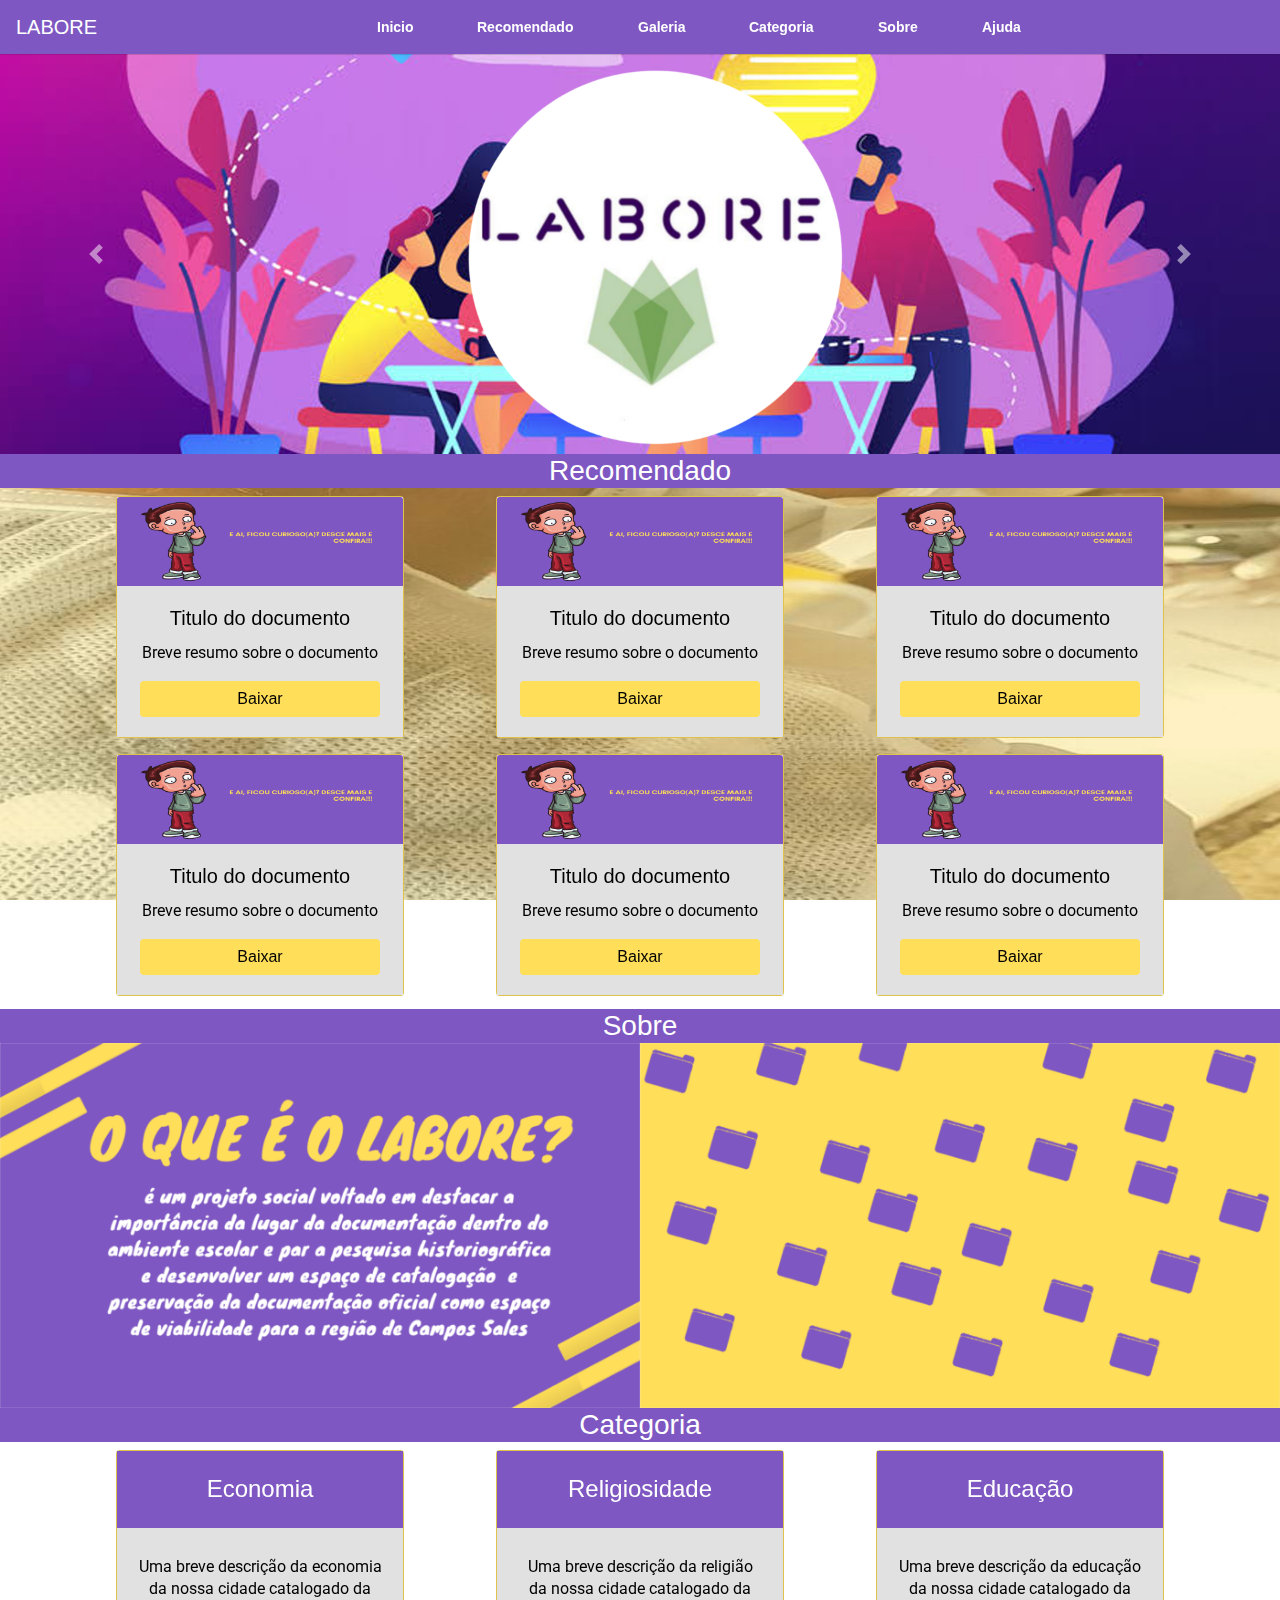
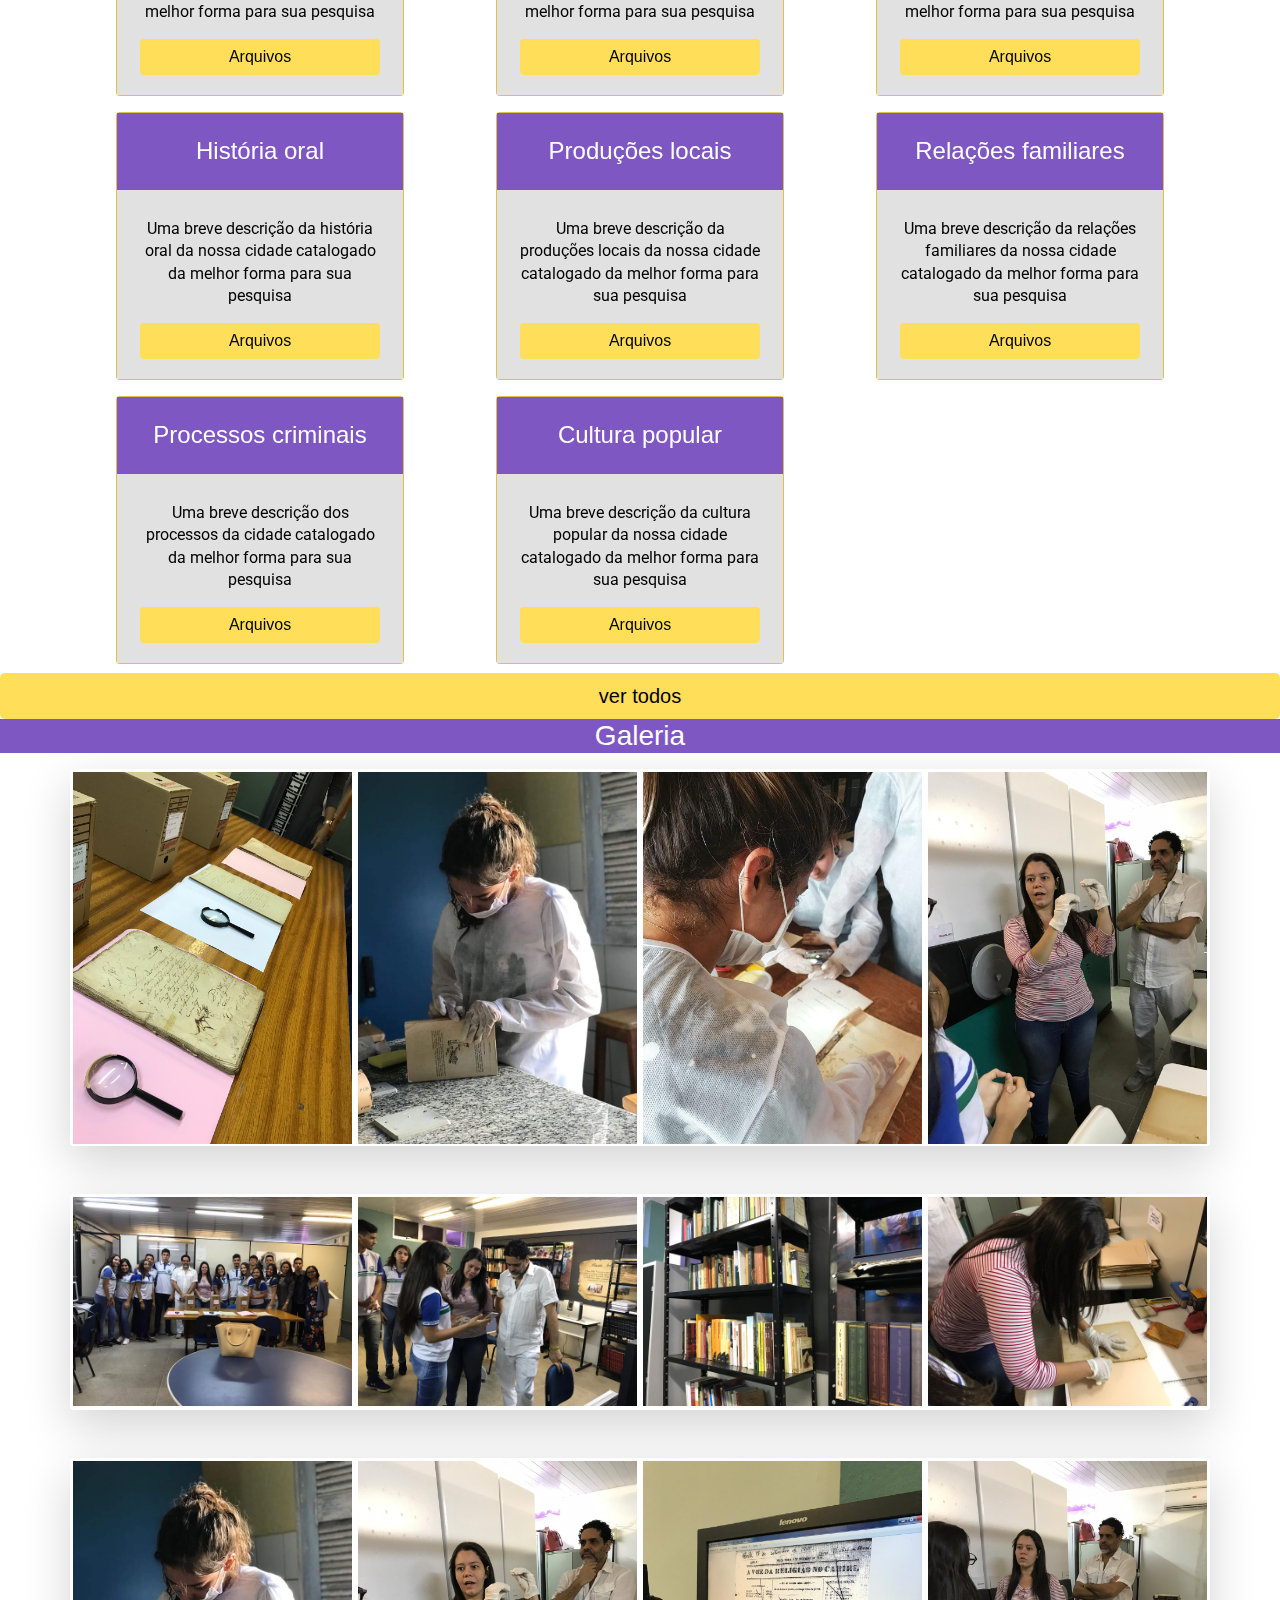
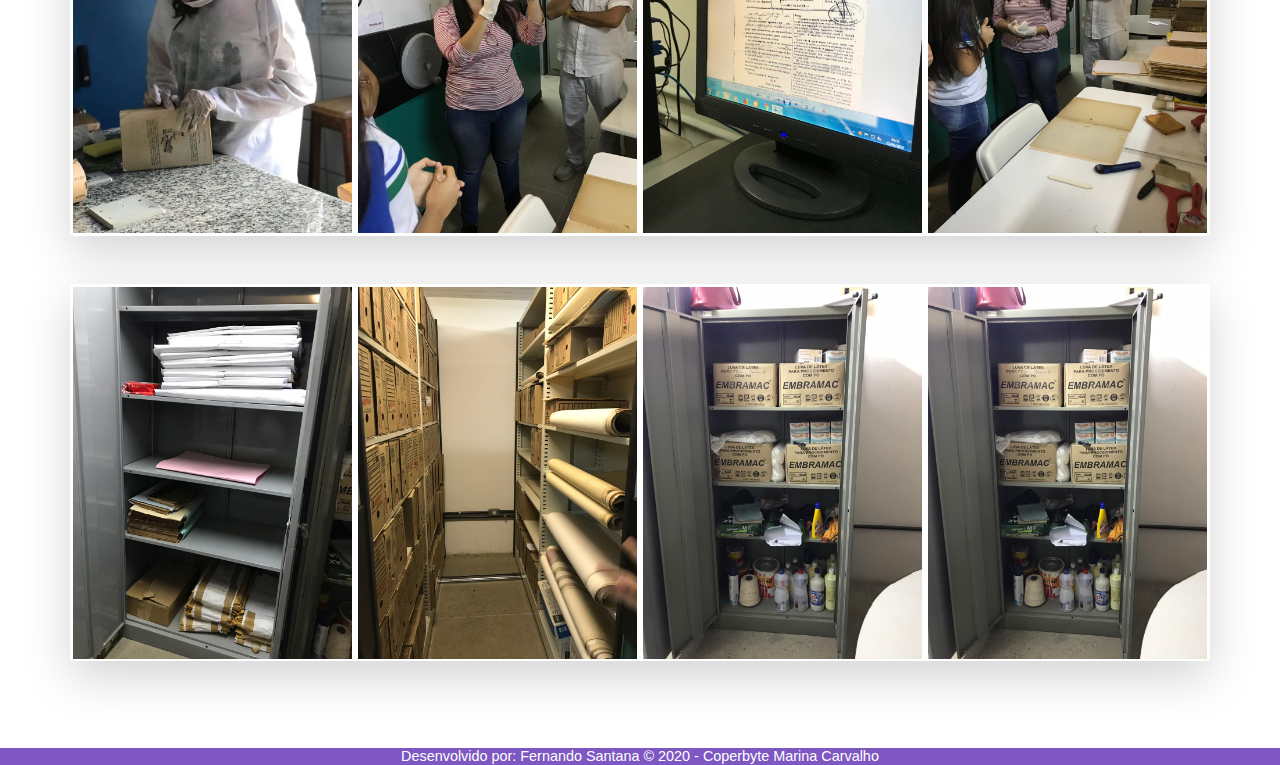
==== commit dccc0e38: "Adcionando logo e modificando documentos" ====
--- a/index.html
+++ b/index.html
@@ -57,7 +57,7 @@
         </ol>
         <div class="carousel-inner">
           <div class="carousel-item active">
-            <img class="d-block w-100" src="img/labore.png" alt="Primeiro Slide">
+            <img class="d-block w-100" src="img/fundo-slide02.png" alt="Primeiro Slide">
           </div>
           <div class="carousel-item">
             <img class="d-block w-100" src="img/Nova pasta/img3.png" alt="Segundo Slide">
--- a/css/style.css
+++ b/css/style.css
@@ -115,7 +115,7 @@
 
 .fundo-tudo{
     height:100% !important;
-    background: url("../img/fundo_luz3.png")  !important;
+    background: url("../img/fundo-novo.png")  !important;
    background-repeat: no-repeat;
    background-attachment: fixed !important;
    background-size: cover;
@@ -134,3 +134,10 @@
 .figura:hover figcaption{
     opacity: 1;
 }
+.fundo-documentos{
+    height:100% !important;
+    background: url("../img/fundo_luz3.png")  !important;
+   background-repeat: no-repeat;
+   background-attachment: fixed !important;
+   background-size: cover;
+}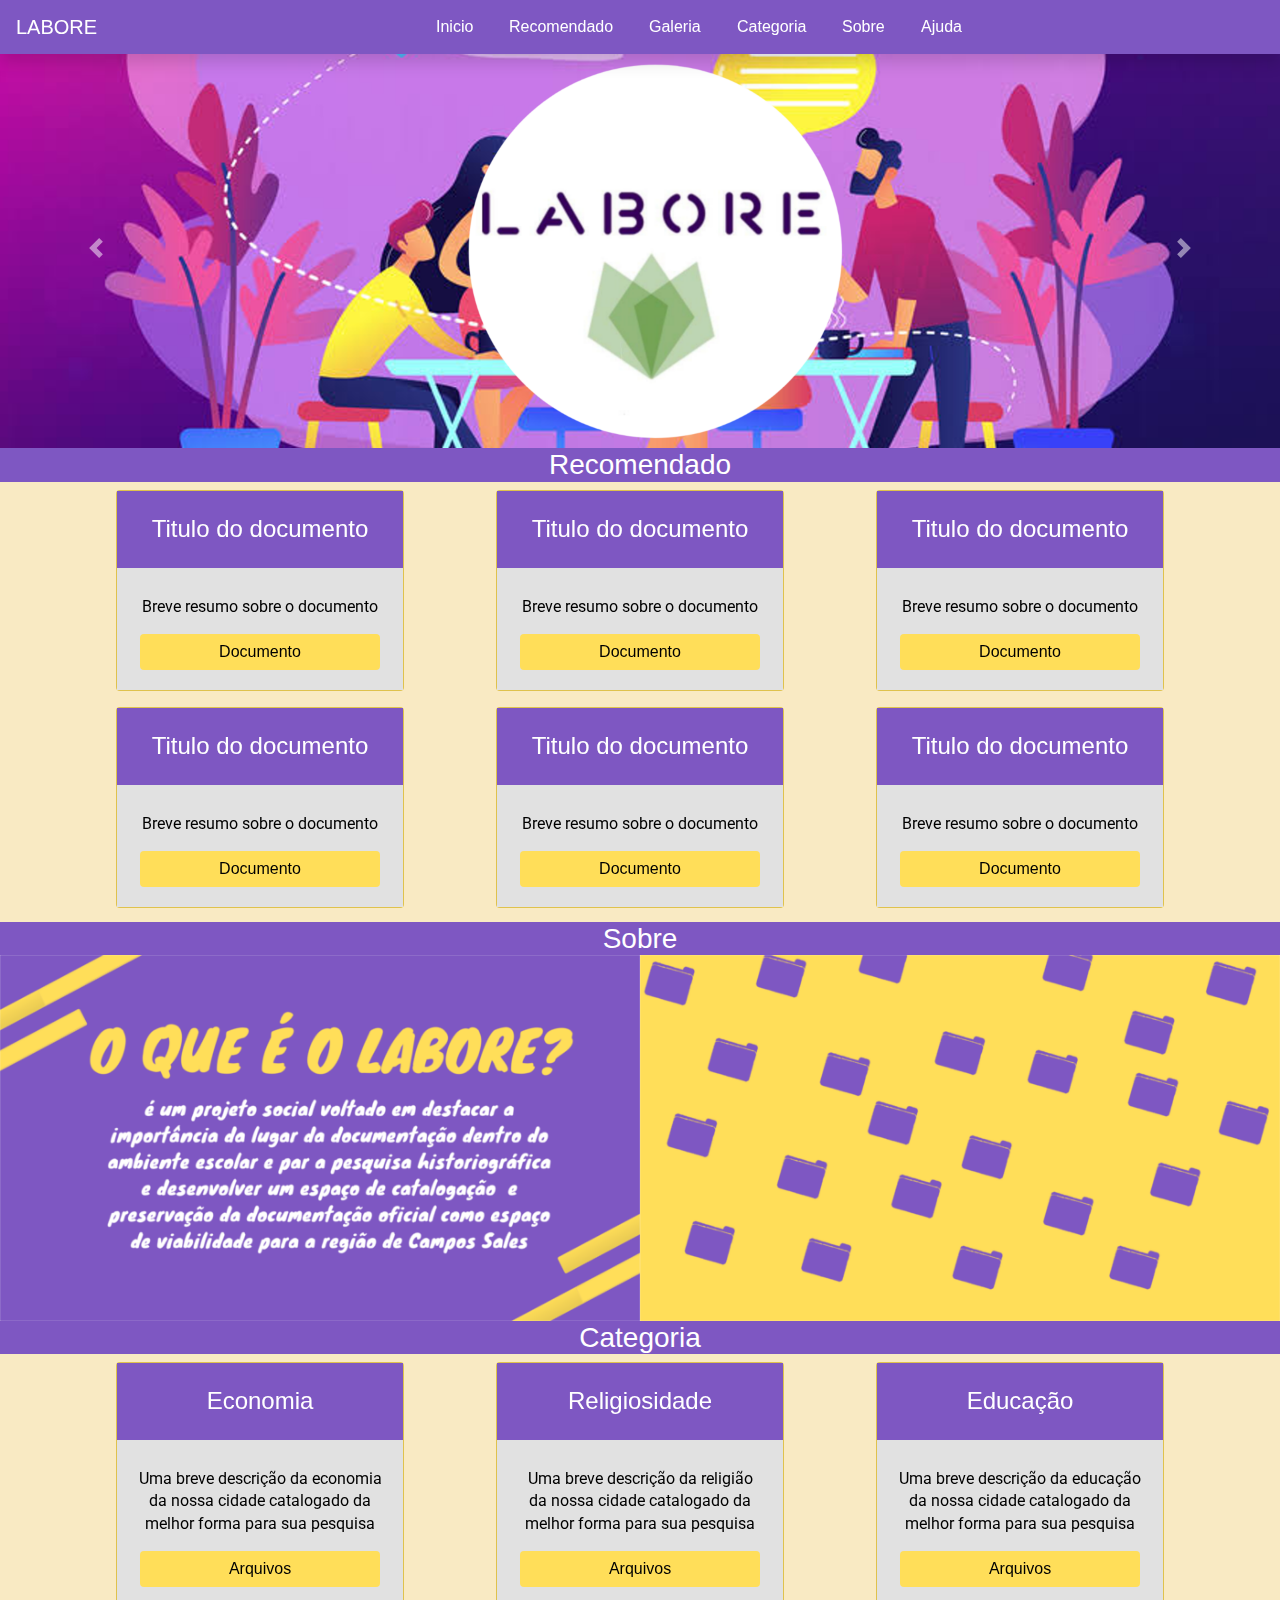
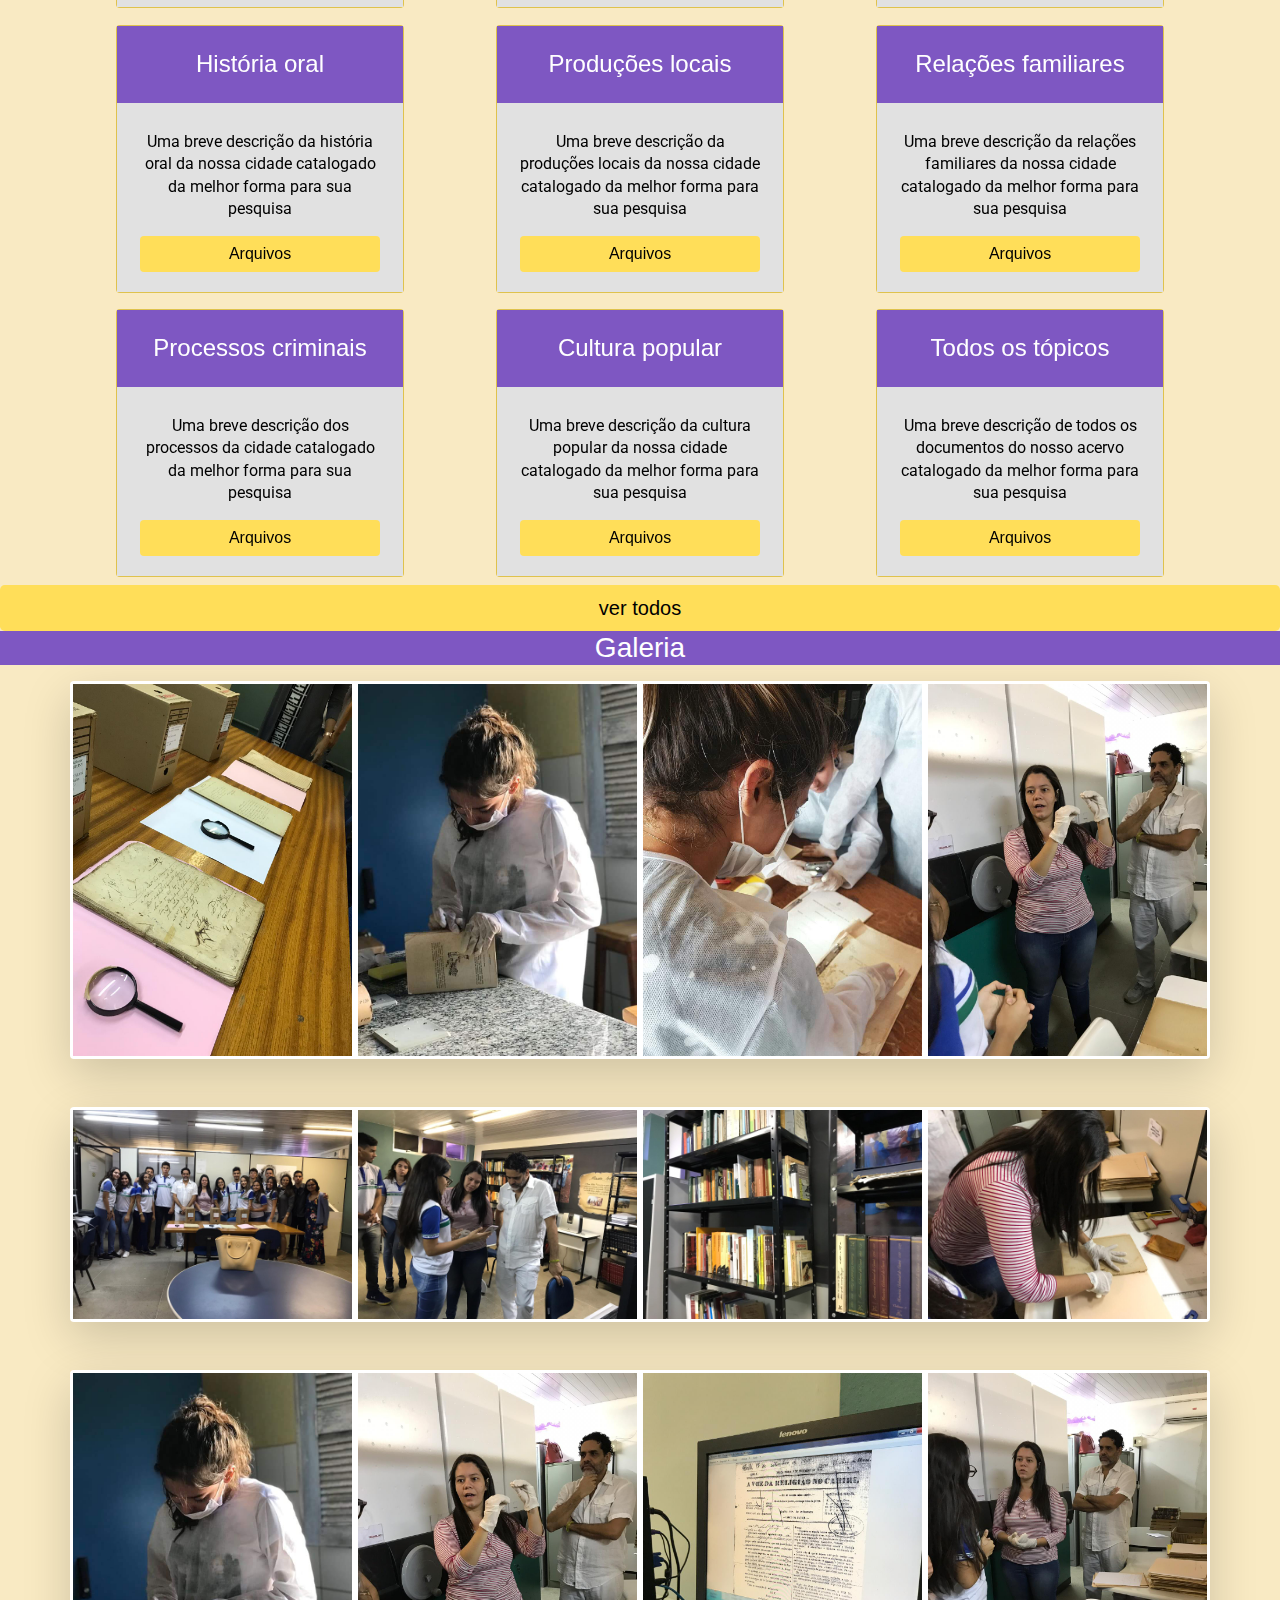
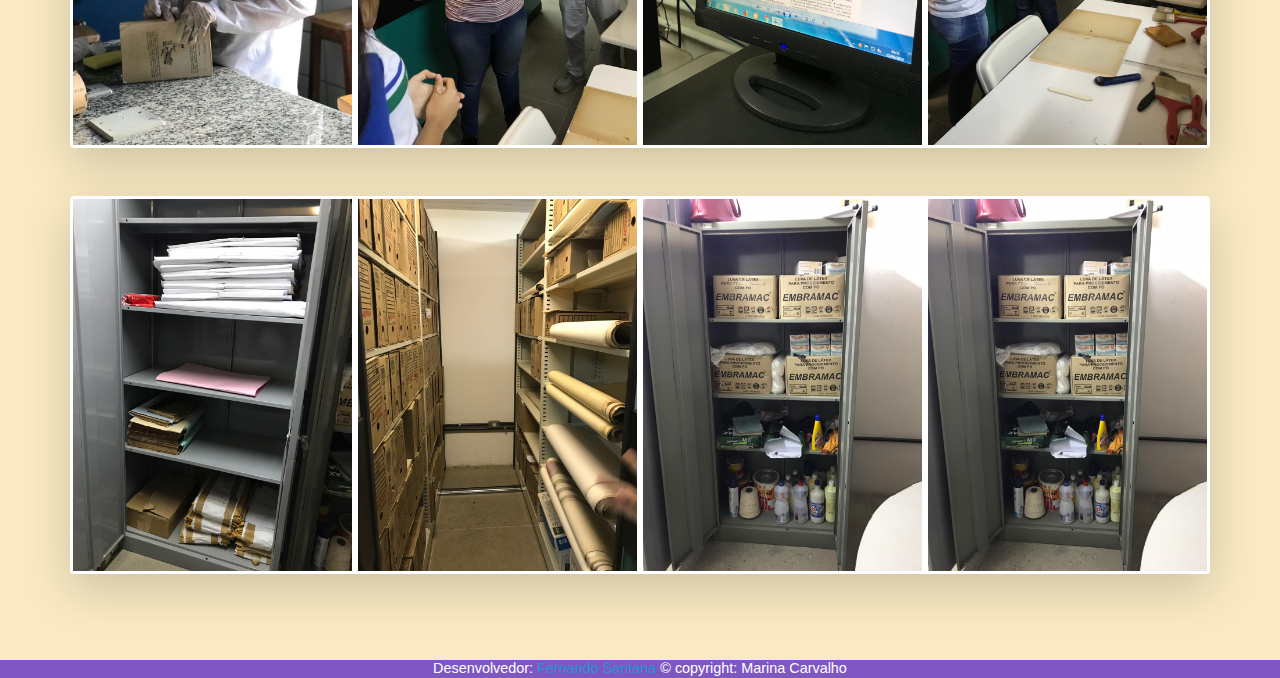
==== commit 87844ae1: "menu fixo" ====
--- a/index.html
+++ b/index.html
@@ -6,9 +6,9 @@
     <meta name="viewport" content="width=device-width, initial-scale=1, shrink-to-fit=no">
 
     <!-- Bootstrap CSS -->
-   
+
     <link rel="stylesheet" href="https://stackpath.bootstrapcdn.com/bootstrap/4.4.1/css/bootstrap.min.css" integrity="sha384-Vkoo8x4CGsO3+Hhxv8T/Q5PaXtkKtu6ug5TOeNV6gBiFeWPGFN9MuhOf23Q9Ifjh" crossorigin="anonymous">
-     <link rel="stylesheet" type="text/css" href="Hover-master/css/demo-page.css"> 
+     <link rel="stylesheet" type="text/css" href="Hover-master/css/demo-page.css">
    <link rel="stylesheet" type="text/css" href="Hover-master/css/hover.css">
   <link rel="stylesheet" type="text/css" href="css/style.css">
   <link rel="shortcut icon" href="img/favicon.ico" type="image/x-icon" />
@@ -16,37 +16,37 @@
   </head>
   <body>
    <!-- menu superior -->
-    <nav class="navbar navbar-expand-lg navbar-dark bg-info" style="background: #7e57c2 !important;">
-        <button class="navbar-toggler" type="button" data-toggle="collapse" data-target="#navbarTogglerDemo03" aria-controls="navbarTogglerDemo03" aria-expanded="false" aria-label="Toggle navigation">
-          <span class="navbar-toggler-icon"></span>
-        </button>
-        <a class="navbar-brand" href="#">LABORE</a>
-      
-        <div class="collapse navbar-collapse " id="navbarTogglerDemo03">
-          <ul class="navbar-nav mr-auto mt-2 mt-lg-0" style="margin: auto!important; text-align: center;">
-            <li class="nav-item active">
-              <a class="nav-link hvr-underline-from-left " href="#">Inicio<span class="sr-only">(current)</span></a>
-             
-            </li>
-            <li class="nav-item active">
-                <a class="nav-link hvr-underline-from-left" href="index.html">Recomendado<span class="sr-only">(current)</span></a>
-              </li>
-              <li class="nav-item active">
-                <a class="nav-link hvr-underline-from-left" href="#galeria">Galeria<span class="sr-only">(current)</span></a>
-              </li>
-              <li class="nav-item active">
-                <a class="nav-link hvr-underline-from-left" href="#documentos">Categoria<span class="sr-only">(current)</span></a>
-              </li>
-              <li class="nav-item active">
-                <a class="nav-link hvr-underline-from-left" href="#sobre">Sobre<span class="sr-only">(current)</span></a>
-              </li>
-              <li class="nav-item active">
-                <a class="nav-link hvr-underline-from-left" href="#ajuda">Ajuda<span class="sr-only">(current)</span></a>
-              </li>
-          </ul>
-        </div>
-      </nav>
-
+
+   <header class="navbar navbar-expand-lg navbar-dark bg-info shadow fixed-top" style="background: #7e57c2 !important;">
+    <button class="navbar-toggler" type="button" data-toggle="collapse" data-target="#navbarTogglerDemo03" aria-controls="navbarTogglerDemo03" aria-expanded="false" aria-label="Toggle navigation">
+      <span class="navbar-toggler-icon"></span>
+    </button>
+    <a class="navbar-brand" href="#">LABORE</a>
+
+    <div class="collapse navbar-collapse" id="navbarTogglerDemo03">
+      <ul class="navbar-nav mr-auto mt-2 mt-lg-0" style="margin: auto!important; text-align: center;">
+        <li class="nav-item active">
+          <a class="nav-link hvr-underline-from-left " href="#">Inicio<span class="sr-only">(current)</span></a>
+
+        </li>
+        <li class="nav-item active">
+            <a class="nav-link hvr-underline-from-left" href="index.html">Recomendado<span class="sr-only">(current)</span></a>
+          </li>
+          <li class="nav-item active">
+            <a class="nav-link hvr-underline-from-left" href="#galeria">Galeria<span class="sr-only">(current)</span></a>
+          </li>
+          <li class="nav-item active">
+            <a class="nav-link hvr-underline-from-left" href="#documentos">Categoria<span class="sr-only">(current)</span></a>
+          </li>
+          <li class="nav-item active">
+            <a class="nav-link hvr-underline-from-left" href="#sobre">Sobre<span class="sr-only">(current)</span></a>
+          </li>
+          <li class="nav-item active">
+            <a class="nav-link hvr-underline-from-left" href="#ajuda">Ajuda<span class="sr-only">(current)</span></a>
+          </li>
+      </ul>
+    </div>
+  </header>
       <!-- carrousel de imagens -->
 
       <div id="carouselExampleIndicators" class="carousel slide" data-ride="carousel">
@@ -83,80 +83,74 @@
           </div>
         </div>
       </div>
-
+<?php include('card-slider/card-slider.html')?>
   <div class="fundo-tudo" >
 <div class="container cartoes">
         <div class="row">
           <div class="col-sm-4 md-4 lg-4" align="center"; >
             <div class="card hvr-shutter-in-horizontal " style="width: 18rem;">
-                <img class="card-img-top" src="img/img03.png" alt="Card image cap">
-                <div class="card-body ">
-                  <h5 class="card-title">Titulo do documento</h5>
-                  <p class="card-text">Breve resumo sobre o documento</p>
-                  <a href="#" class="btn btn-primary">Baixar</a>
-                </div>
-              </div>
-          </div>
-          <div class="col-sm-4 md-4 lg-4" align="center"; style="padding=1em" >
-            <div class="card hvr-shutter-in-horizontal" style="width: 18rem;">
-                <img class="card-img-top" src="img/img03.png" alt="Card image cap">
-                <div class="card-body">
-                  <h5 class="card-title">Titulo do documento</h5>
-                  <p class="card-text">Breve resumo sobre o documento</p>
-                  <a href="#" class="btn btn-primary">Baixar</a>
-                </div>
-              </div>
-          </div>
-          <div class="col-sm-4 md-4 lg-4" align="center";>
-            <div class="card hvr-shutter-in-horizontal" style="width: 18rem;">
-                <img class="card-img-top" src="img/img03.png" alt="Card image cap">
-                <div class="card-body">
-                  <h5 class="card-title">Titulo do documento</h5>
-                  <p class="card-text">Breve resumo sobre o documento</p>
-                  <a href="#" class="btn btn-primary">Baixar</a>
-                </div>
-              </div>
-          </div>
-        </div>
-      </div>
-    
-
-   
+              <h4>Titulo do documento</h4>
+                <div class="card-body ">
+                  <p class="card-text">Breve resumo sobre o documento</p>
+                  <a href="#" class="btn btn-primary">Documento</a>
+                </div>
+              </div>
+          </div>
+          <div class="col-sm-4 md-4 lg-4" align="center"; >
+            <div class="card hvr-shutter-in-horizontal " style="width: 18rem;">
+              <h4>Titulo do documento</h4>
+                <div class="card-body ">
+                  <p class="card-text">Breve resumo sobre o documento</p>
+                  <a href="#" class="btn btn-primary">Documento</a>
+                </div>
+              </div>
+          </div>
+          <div class="col-sm-4 md-4 lg-4" align="center"; >
+            <div class="card hvr-shutter-in-horizontal " style="width: 18rem;">
+              <h4>Titulo do documento</h4>
+                <div class="card-body ">
+                  <p class="card-text">Breve resumo sobre o documento</p>
+                  <a href="#" class="btn btn-primary">Documento</a>
+                </div>
+              </div>
+          </div>
+        </div>
+      </div>
+
+
+
       <div class="container cartoes">
         <div class="row">
-          <div class="col-sm-4 md-4 lg-4" align="center";>
-            <div class="card hvr-shutter-in-horizontal" style="width: 18rem;">
-                <img class="card-img-top" src="img/img03.png" alt="Card image cap">
-                <div class="card-body">
-                  <h5 class="card-title">Titulo do documento</h5>
-                  <p class="card-text">Breve resumo sobre o documento</p>
-                  <a href="#" class="btn btn-primary">Baixar</a>
-                </div>
-              </div>
-          </div>
-          <div class="col-sm-4 md-4 lg-4" align="center";>
-            <div class="card hvr-shutter-in-horizontal" style="width: 18rem;">
-                <img class="card-img-top" src="img/img03.png" alt="Card image cap">
-                <div class="card-body">
-                  <h5 class="card-title">Titulo do documento</h5>
-                  <p class="card-text">Breve resumo sobre o documento</p>
-                  <a href="#" class="btn btn-primary">Baixar</a>
-                </div>
-              </div>
-          </div>
-          <div class="col-sm-4 md-4 lg-4" align="center";>
-            <div class="card hvr-shutter-in-horizontal" style="width: 18rem;">
-                <img class="card-img-top" src="img/img03.png" alt="Card image cap">
-                <div class="card-body">
-                  <h5 class="card-title">Titulo do documento</h5>
-                  <p class="card-text">Breve resumo sobre o documento</p>
-                  <a href="#" class="btn btn-primary">Baixar</a>
-                </div>
-              </div>
-          </div>
-        </div>
-      </div>
-    
+          <div class="col-sm-4 md-4 lg-4" align="center"; >
+            <div class="card hvr-shutter-in-horizontal " style="width: 18rem;">
+              <h4>Titulo do documento</h4>
+                <div class="card-body ">
+                  <p class="card-text">Breve resumo sobre o documento</p>
+                  <a href="#" class="btn btn-primary">Documento</a>
+                </div>
+              </div>
+          </div>
+          <div class="col-sm-4 md-4 lg-4" align="center"; >
+            <div class="card hvr-shutter-in-horizontal " style="width: 18rem;">
+              <h4>Titulo do documento</h4>
+                <div class="card-body ">
+                  <p class="card-text">Breve resumo sobre o documento</p>
+                  <a href="#" class="btn btn-primary">Documento</a>
+                </div>
+              </div>
+          </div>
+          <div class="col-sm-4 md-4 lg-4" align="center"; >
+            <div class="card hvr-shutter-in-horizontal " style="width: 18rem;">
+              <h4>Titulo do documento</h4>
+                <div class="card-body ">
+                  <p class="card-text">Breve resumo sobre o documento</p>
+                  <a href="#" class="btn btn-primary">Documento</a>
+                </div>
+              </div>
+          </div>
+        </div>
+      </div>
+
 
 <div class="container-fluid">
   <div class="row">
@@ -186,7 +180,7 @@
             </div>
           </div>
         </div>
-    
+
         <div class="container cartoes" align="center";>
           <div class="row">
             <div class="col-sm-4 md-4 lg-4">
@@ -218,7 +212,7 @@
             </div>
           </div>
         </div>
-    
+
 
 
         <div class="container cartoes">
@@ -228,7 +222,7 @@
                   <h4>História oral</h4>
                   <div class="card-body">
                   <p>Uma breve descrição da história oral da nossa cidade catalogado da melhor forma para sua pesquisa</p>
-                   
+
                     <a href="documentos.html#historia-oral" class="btn btn-primary">Arquivos</a>
                   </div>
                 </div>
@@ -262,7 +256,7 @@
                   <h4>Processos criminais</h4>
                   <div class="card-body">
                   <p>Uma breve descrição dos processos  da cidade catalogado da melhor forma para sua pesquisa</p>
-                   
+
                     <a href="#" class="btn btn-primary">Arquivos</a>
                   </div>
                 </div>
@@ -276,15 +270,24 @@
                   </div>
                 </div>
             </div>
-          </div>
-        </div>
-     
- 
+            <div class="col-sm-4 md-4 lg-4" align="center";>
+              <div class="card hvr-shutter-in-horizontal" style="width: 18rem;">
+                  <h4>Todos os tópicos</h4>
+                  <div class="card-body">
+                  <p>Uma breve descrição de todos os documentos  do nosso acervo catalogado da melhor forma para sua pesquisa</p>
+                    <a href="documentos.html" class="btn btn-primary">Arquivos</a>
+                  </div>
+                </div>
+            </div>
+          </div>
+        </div>
+
+
 
       <div class="container-fluid">
         <div class="row">
           <div class="col sm-12 md-12 lg-12" align="center";>
-           <a href="documentos.html"><button type="button" class="btn btn-success btn-lg btn-block">ver todos</button></a> 
+           <a href="documentos.html"><button type="button" class="btn btn-success btn-lg btn-block">ver todos</button></a>
           </div>
         </div>
       </div>
@@ -296,11 +299,11 @@
           </div>
         </div>
       </div>
-     
+
       <div class="container">
         <div class="row galeria shadow-lg p-3 mb-5 bg-white rounded">
           <div class="col" align="center";>
-          
+
             <img src="img/midias/f23.jpeg" class="img-fluid hvr-grow-shadow" alt="...">
           </div>
           <div class="col" align="center";>
@@ -311,72 +314,72 @@
           </div>
           <div class="col" align="center";>
             <img src="img/midias/f10.jpeg" class="img-fluid hvr-grow-shadow" alt="...">
-           
+
           </div>
         </div>
 
         <div class="row galeria shadow-lg p-3 mb-5 bg-white rounded">
           <div class="col" align="center";>
             <img src="img/midias/f22.jpeg" class="img-fluid hvr-grow-shadow" alt="...">
-       
+
           </div>
           <div class="col" align="center";>
             <img src="img/midias/f15.jpeg" class="img-fluid hvr-grow-shadow" alt="...">
-       
+
           </div>
           <div class="col" align="center";>
             <img src="img/midias/f7.jpeg" class="img-fluid hvr-grow-shadow" alt="...">
-       
+
           </div>
           <div class="col" align="center";>
             <img src="img/midias/f8.jpeg" class="img-fluid hvr-grow-shadow" alt="...">
-       
+
           </div>
         </div>
 
         <div class="row galeria shadow-lg p-3 mb-5 bg-white rounded">
           <div class="col" align="center";>
             <img src="img/midias/f2.jpeg" class="img-fluid hvr-grow-shadow" alt="...">
-       
+
           </div>
           <div class="col" align="center";>
             <img src="img/midias/f10.jpeg" class="img-fluid hvr-grow-shadow" alt="...">
-       
+
           </div>
           <div class="col" align="center";>
             <img src="img/midias/f11.jpeg" class="img-fluid hvr-grow-shadow" alt="...">
-       
+
           </div>
           <div class="col" align="center";>
             <img src="img/midias/f12.jpeg" class="img-fluid hvr-grow-shadow" alt="...">
-       
+
           </div>
         </div>
 
         <div class="row galeria shadow-lg p-3 mb-5 bg-white rounded">
           <div class="col" align="center";>
             <img src="img/midias/f17.jpeg" class="img-fluid hvr-grow-shadow" alt="...">
-       
+
           </div>
           <div class="col" align="center";>
             <img src="img/midias/f18.jpeg" class="img-fluid hvr-grow-shadow" alt="...">
-       
+
           </div>
           <div class="col" align="center";>
             <img src="img/midias/f19.jpeg" class="img-fluid hvr-grow-shadow" alt="...">
-       
+
           </div>
           <div class="col" align="center";>
             <img src="img/midias/f20.jpeg" class="img-fluid hvr-grow-shadow" alt="...">
-       
+
           </div>
         </div>
       </div>
       <footer>
-        <h6 class="footer">Desenvolvido por: Fernando Santana © 2020 - Coperbyte Marina Carvalho</h6>
+        <h6 class="footer">Desenvolvedor: <a clas="dev" href="https://github.com/Fernando01santana">Fernando Santana</a> © copyright: Marina Carvalho</h6>
       </footer>
     </div>
-  
+
 
 
     <!-- Optional JavaScript -->
@@ -384,4 +387,4 @@
     <script src="https://code.jquery.com/jquery-3.4.1.slim.min.js" integrity="sha384-J6qa4849blE2+poT4WnyKhv5vZF5SrPo0iEjwBvKU7imGFAV0wwj1yYfoRSJoZ+n" crossorigin="anonymous"></script>
     <script src="https://cdn.jsdelivr.net/npm/popper.js@1.16.0/dist/umd/popper.min.js" integrity="sha384-Q6E9RHvbIyZFJoft+2mJbHaEWldlvI9IOYy5n3zV9zzTtmI3UksdQRVvoxMfooAo" crossorigin="anonymous"></script>
     <script src="https://stackpath.bootstrapcdn.com/bootstrap/4.4.1/js/bootstrap.min.js" integrity="sha384-wfSDF2E50Y2D1uUdj0O3uMBJnjuUD4Ih7YwaYd1iqfktj0Uod8GCExl3Og8ifwB6" crossorigin="anonymous"></script>
-  </body>+  </body>
--- a/css/style.css
+++ b/css/style.css
@@ -1,5 +1,6 @@
 body{
-    padding:0 !important;
+    height: 100%;
+    padding-top:3em !important;
  /*   background: url("../img/fundo-criativo06.png.png")  !important;*/
 
 }
@@ -44,7 +45,7 @@
 }
 
 .p-3 {
-     padding: 0 !important; 
+     padding: 0 !important;
 }
 /* css do novo carrousel*/
 
@@ -62,27 +63,27 @@
 
 .id-documentos{
     /* width:100% !important;*/
-  
+
       text-align: center;
       background: #7e57c2;
       color:white;
-  }  
+  }
 
-  
+
 
   .cartoes{
       color:black;
       width:100%;
-    
+
   }
   .footer{
     /* width:100% !important;*/
-  
+
       text-align: center;
       background: #7e57c2;
       color:white;
       margin-bottom: 0;
-  } 
+  }
 
 h4{
 padding:1em;
@@ -96,7 +97,7 @@
 
 .hvr-shutter-in-horizontal:hover{
    background:#7e57c2;
-   
+
 }
 
 .col-sm-4{
@@ -115,29 +116,28 @@
 
 .fundo-tudo{
     height:100% !important;
-    background: url("../img/fundo-novo.png")  !important;
-   background-repeat: no-repeat;
-   background-attachment: fixed !important;
+    background: #F9EAC3  !important;
+
    background-size: cover;
 }
 .hvr-grow-shadow{
     padding:0.2em;
 }
-figcaption{
-    opacity: 0;
-    color: white;
-    background-color: rgba(0,0,0,0);
-    position: absolute;
-    transition: opacity 1s;
-    top:1em;
-}
+
 .figura:hover figcaption{
     opacity: 1;
 }
 .fundo-documentos{
     height:100% !important;
     background: url("../img/fundo_luz3.png")  !important;
-   background-repeat: no-repeat;
-   background-attachment: fixed !important;
-   background-size: cover;
-}+    background-attachment: fixed !important;
+    background-repeat: no-repeat;
+    background-size: cover;
+}
+.dev{
+  text-decoration: none;
+  color:white !important;
+}
+.dev:hover{
+  color:yellow;
+}
